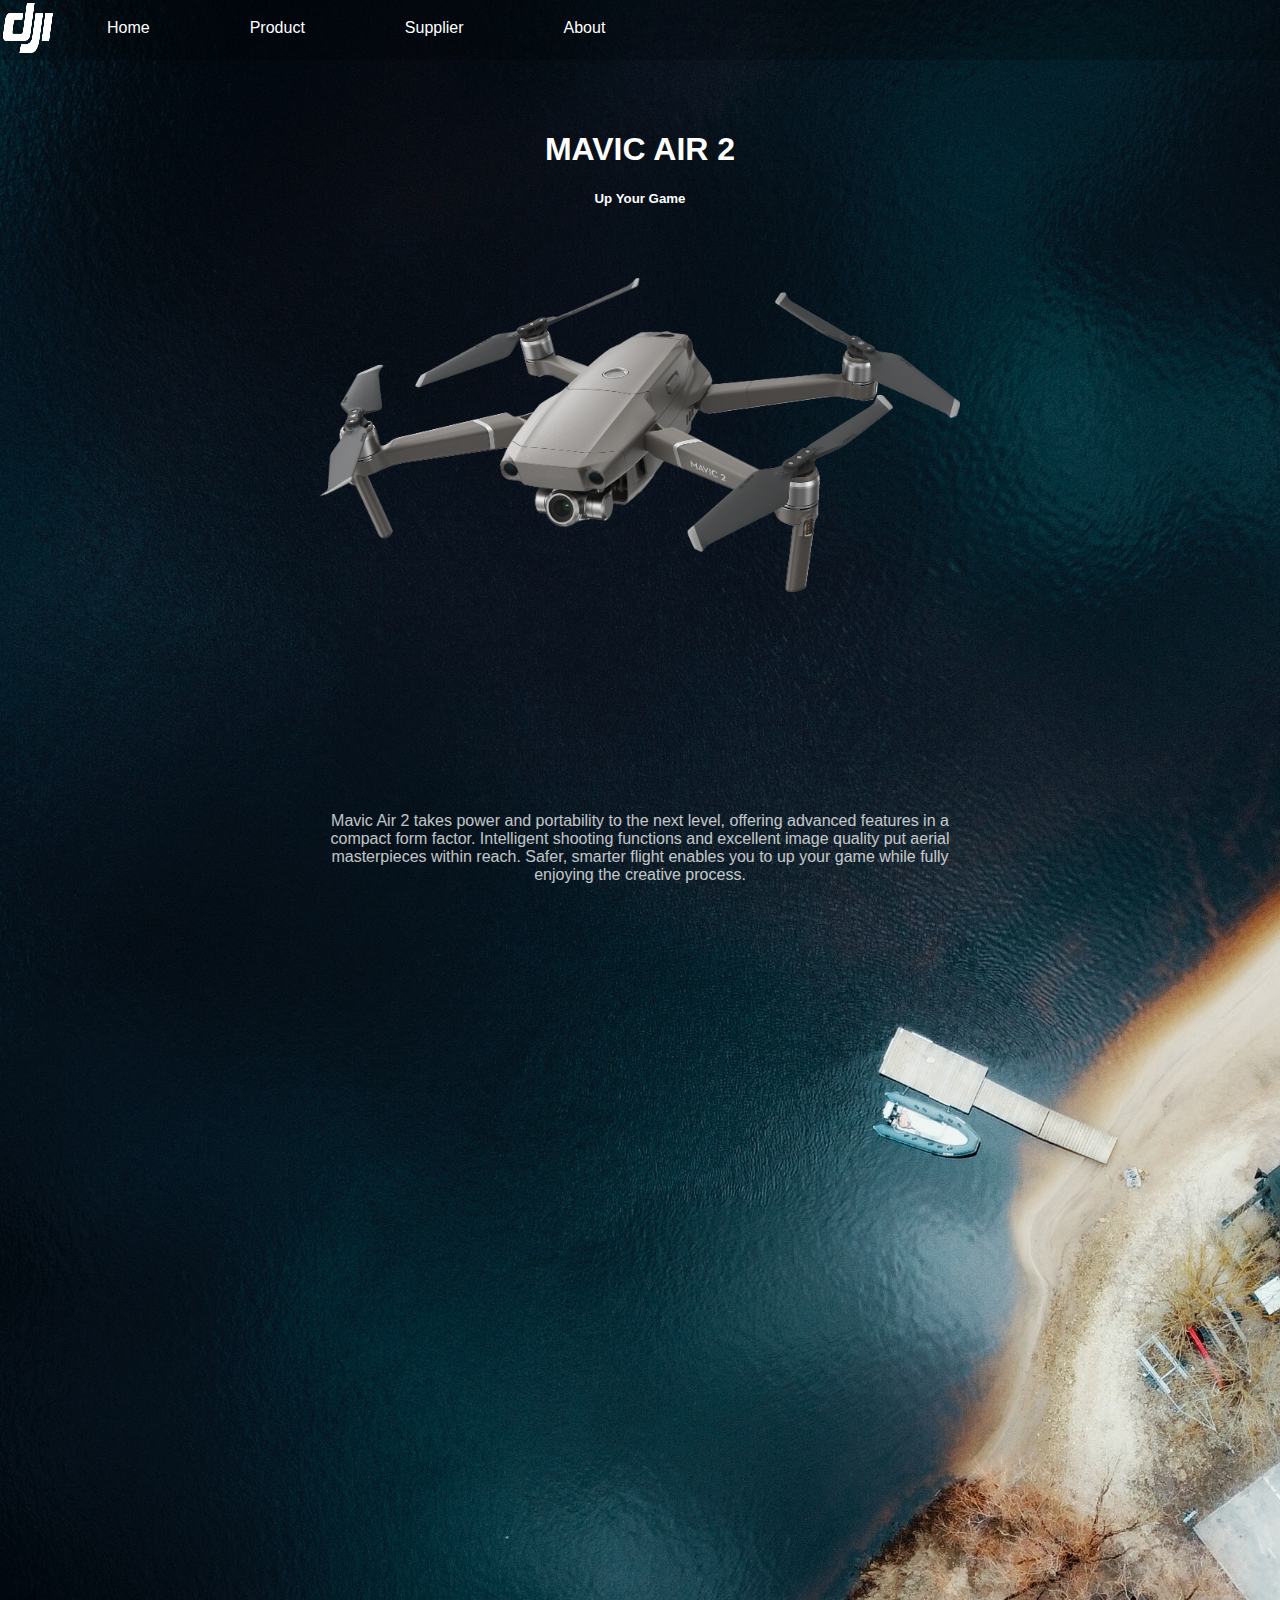
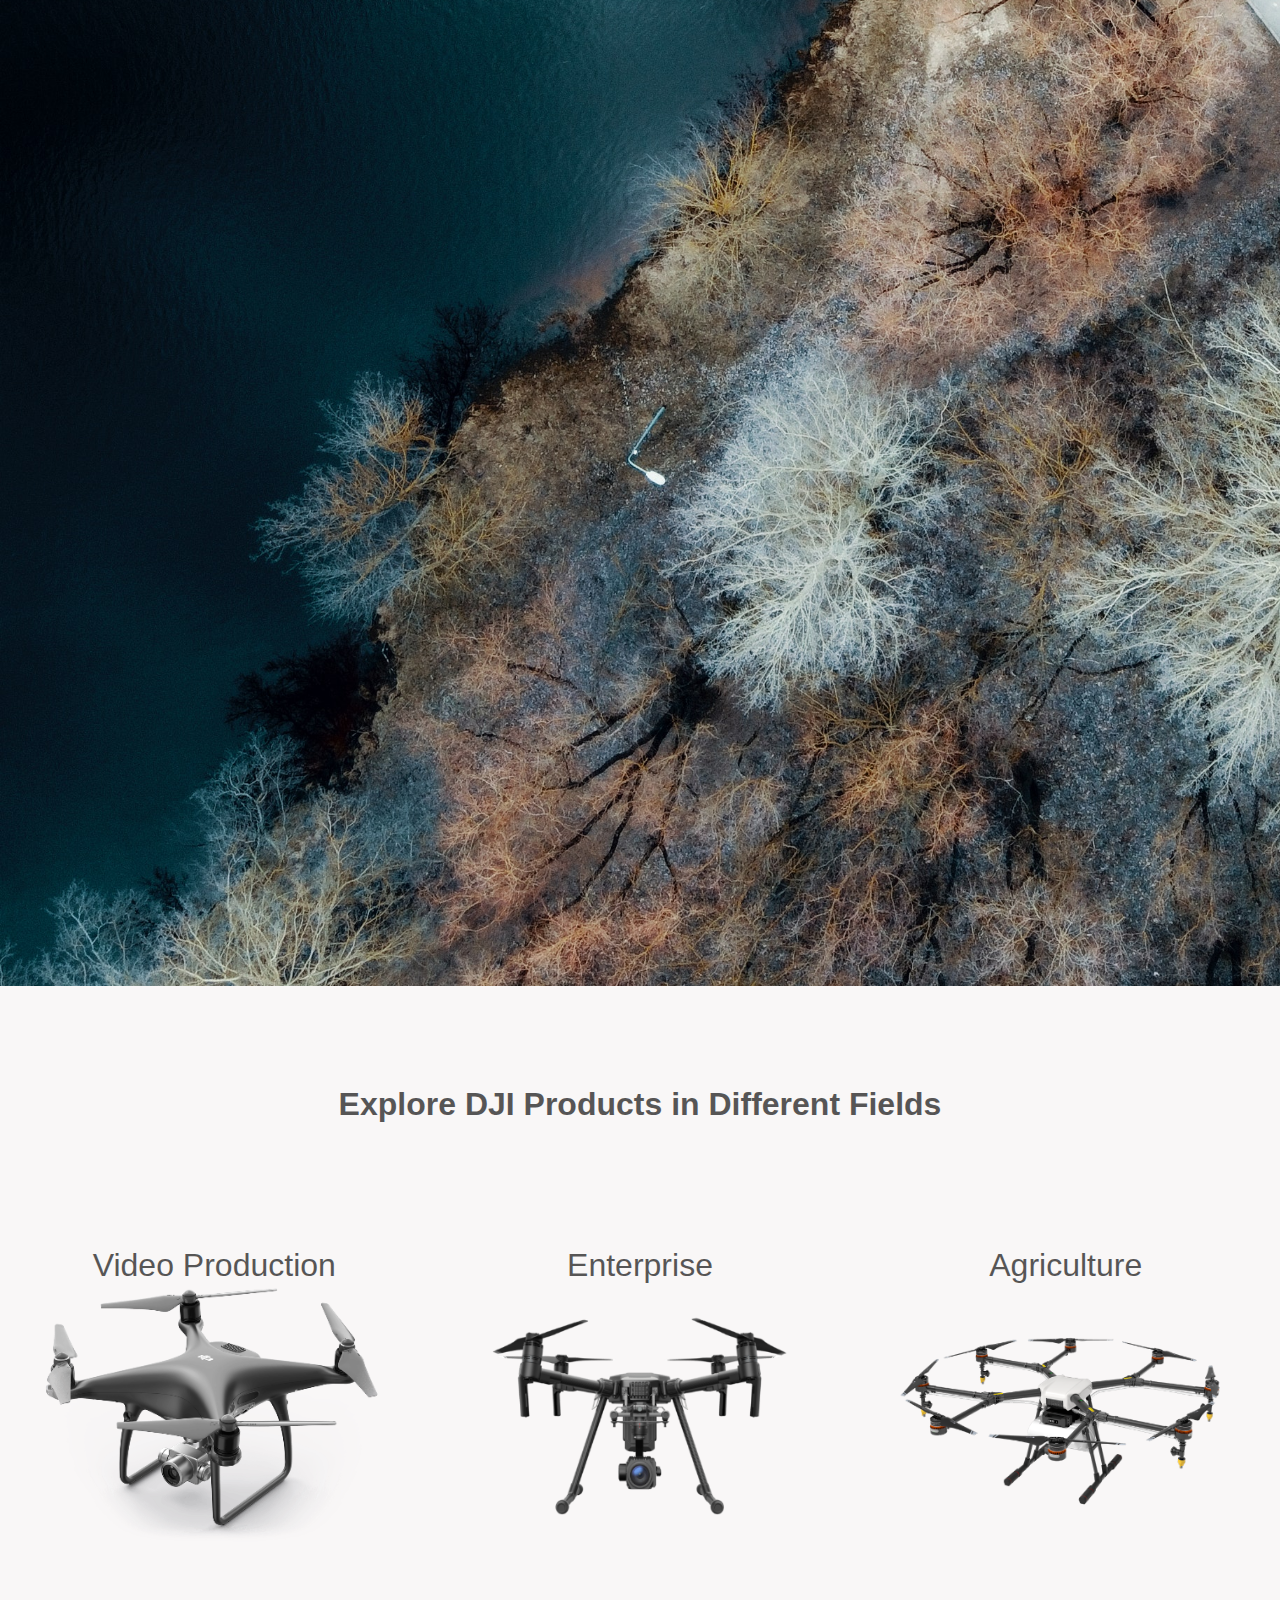
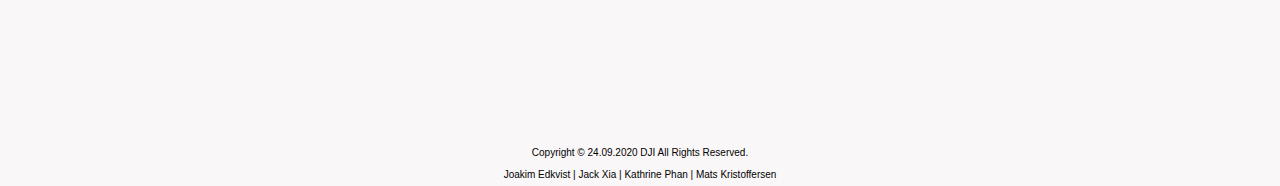
==== index.html @ 31bcfb6c "Initial" ====
<!DOCTYPE html>
<html>
<head>
	<meta charset="utf-8">
	<link rel="stylesheet" type="text/css" href="css/mainStyles.css">
	<link rel="icon" href="img/dji.ico">
	<title>DJI</title>
</head>
<body>
	<div id="wrapper">
	<div class="top-container">
		<table>
			<tr>
				<td>
					<img id="logo" src="img/dji.png" alt="dji">
				</td>
				<td>
					<nav>
						<ul>
							<li><a href="#home">Home</a></li>
							<li><a href="#product">Product</a></li>
							<li><a href="#supplier">Supplier</a></li>
							<li><a href="#About">About</a></li>
						</ul>
					</nav>
				</td>
			</tr>
		</table>
	</div>
	</div>
	<div class="middle-container">
		<h1>MAVIC AIR 2</h1>
		<h5>Up Your Game</h5>
	</div>
	<div>
		<img id="mavic2" src="img/mavic2.png" alt="mavic2">
	</div>
		<div id="feature">
			<p>
				Mavic Air 2 takes power and portability to the next level, offering advanced features in a compact form factor. Intelligent shooting functions and excellent image quality put aerial masterpieces within reach. Safer, smarter flight enables you to up your game while fully enjoying the creative process.
			</p>
		</div>
	<div class="bottom-container">
		<div>
			<h1>Explore DJI Products in Different Fields</h1>
		</div>
		<div>
			<table>
				<tr class="row1">
					<td>Video Production</td>
					<td>Enterprise</td>
					<td>Agriculture</td>
				</tr>
				<tr>
					<td><img class="videoprod" src="img/1.png" alt="dji"></td>
					<td><img class="enterprise" src="img/2.png" alt="dji"></td>
					<td><img class="agricul" src="img/3.png" alt="dji"></td>
				</tr>
			</table>
		</div>
		<div>
			<footer>
				Copyright © 24.09.2020 DJI All Rights Reserved.<br>
				<br>
				Joakim Edkvist | Jack Xia | Kathrine Phan | Mats Kristoffersen
			</footer>
		</div>
	</div>


	
	
</body>
</html>
---- css/mainStyles.css ----
body {
	margin: auto;
	text-align: center;
	background-image: url("../img/bg.jpg");
	background-repeat: no-repeat;
	background-size: 1574.3px 2800px;
	background-position: fill;
	font-family: verdana, arial;
}
/**********************CLASS SELECTORS**********************/
.top-container {
	background-color: rgba(0,0,0,.20);
	height: 60px;
}
.middle-container {
	display: block;
	position: relative;
	margin: auto;
	top: 50px;
	width: 50%;
	color: white;
	font-family: verdana,arial;
}
.bottom-container {
	display: block;
	position: relative; bottom: 100px;left: 0;right: 0; top: 1680px;
	margin: auto;
	background-color: #f9f7f7;
	height: 800px;
	width: auto;
}
div.bottom-container h1 {
	padding: 100px;
	opacity: 65%;
}
.row1 { 
	position: relative;
	font-size: 2em;
	opacity: 65%;
}
.videoprod {
	display: block;
	position: relative;
	width: 100%
}
.enterprise {
	display: block;
	position: relative;
	width: 100%;
	}
.agricul {
	display: block;
	position: relative;
	width: 100%;
}
footer {
	display: inline-block;
	position: relative; top: 500px; bottom: 0;left: 0;right: 0;
	text-align: center;
	padding: 3px;
	color: black;
	font-size: 10px;

}
/**********************CLASS SELECTORS**********************/

/**********************ID SELECTORS**********************/
#logo {
	width: 50px;
	height: 50px;
	float: left;
}
#mavic2 {
	position: relative;
	top: 100px;
	width: 50%;
	height: 50%;
}
#feature {
	display: block;
	position: relative;
	padding: 300px 200px 0 200px;
	width: 50%;
	margin: auto;
	color: white;
	font-family: verdana,arial;
	opacity: 75%;
}
/**********************ID SELECTORS**********************/

/*********** Navigator CSS below ***********//*********** Navigator CSS below ***********/
table{
	display: block;
	position: absolute;
}
nav {
	display: block;
	position: relative;
}
ul {
	/*overflow:hidden is added to the ul element to prevent li elements from going outside of the list.*/
	overflow: hidden;
	position: relative;
	list-style-type: none;
	margin: 0;
	padding: 0;
	background-color: rgba(0,0,0,);
}
li {
	float: left;
	position: relative;
}
li a{	
	display: block;
	position: relative;
	text-align: center;
	padding: 15px 50px;
	text-decoration: none;
}
a:link {
	color: white;
}
a:visited {
	color: white;
}
a:hover {
	color: grey;
}
a:active {
	color: grey;
}
/*********** Navigator CSS over ***********//*********** Navigator CSS over ***********/
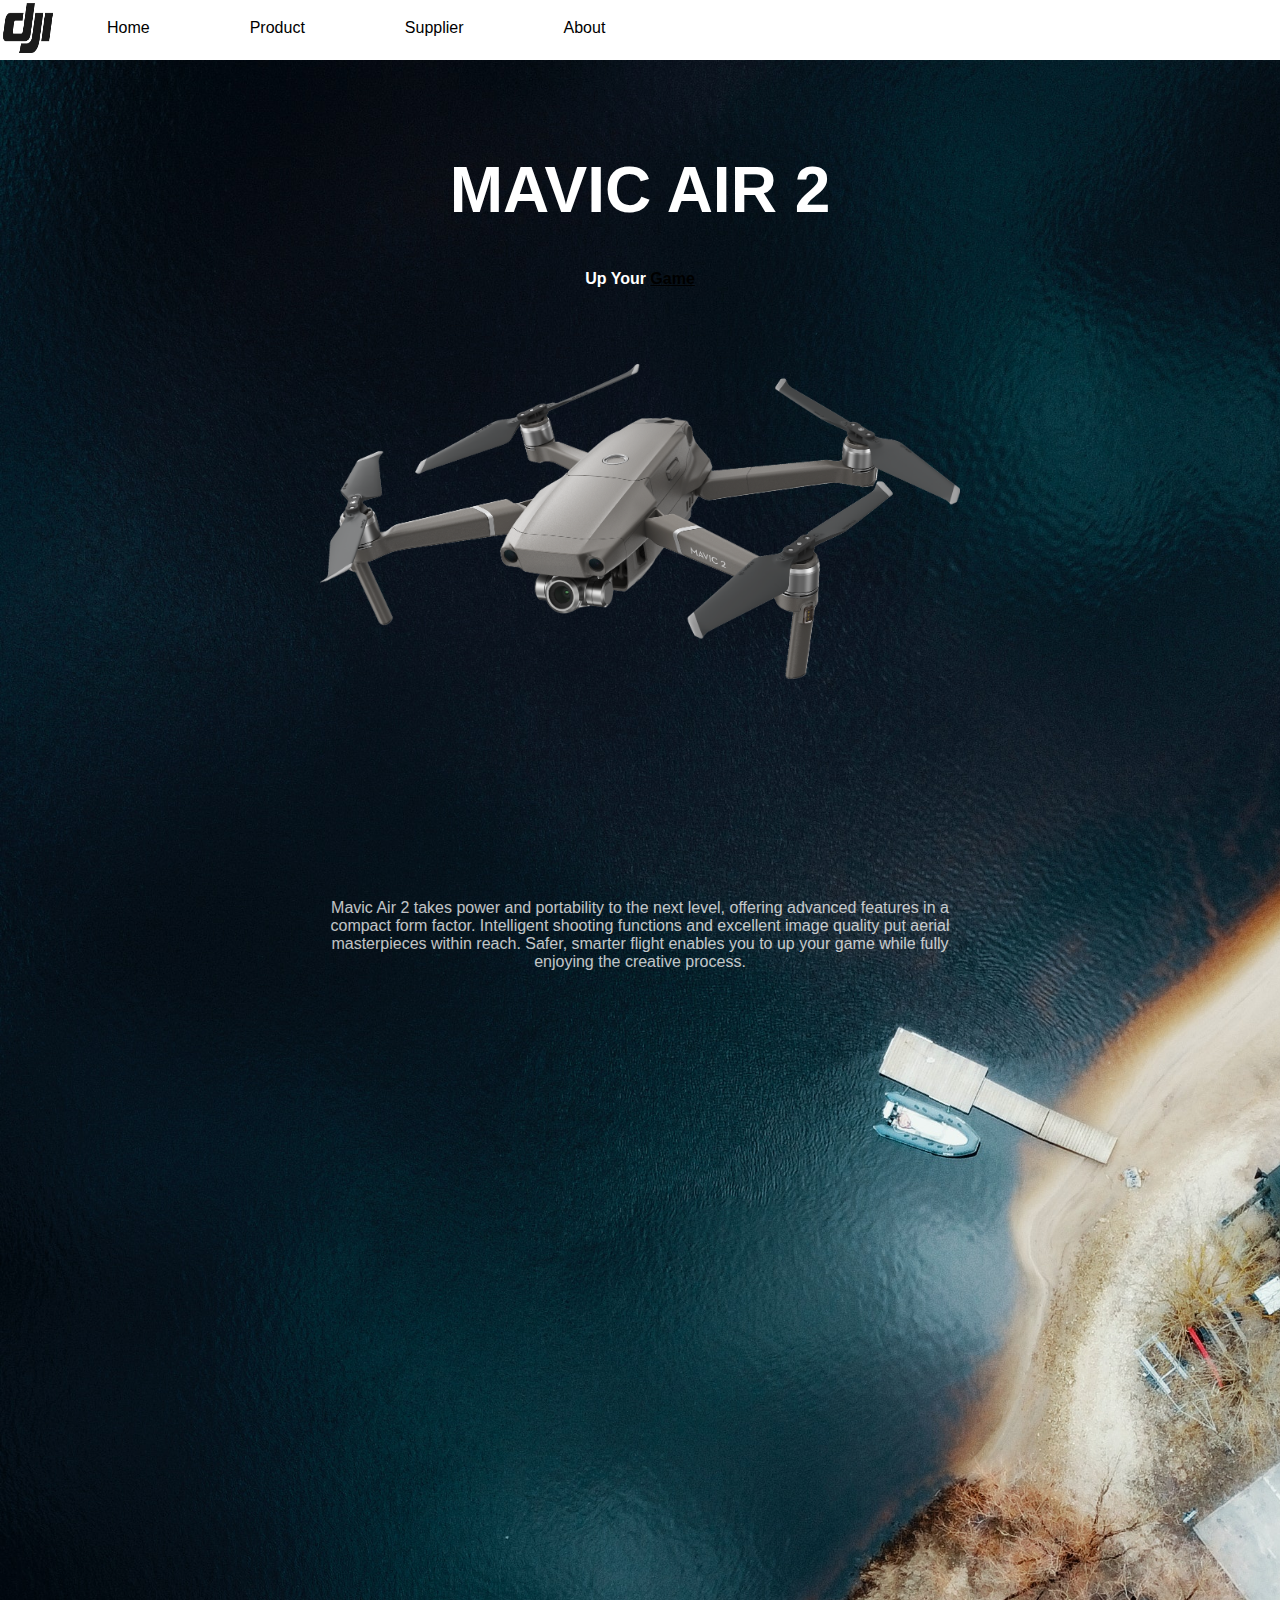
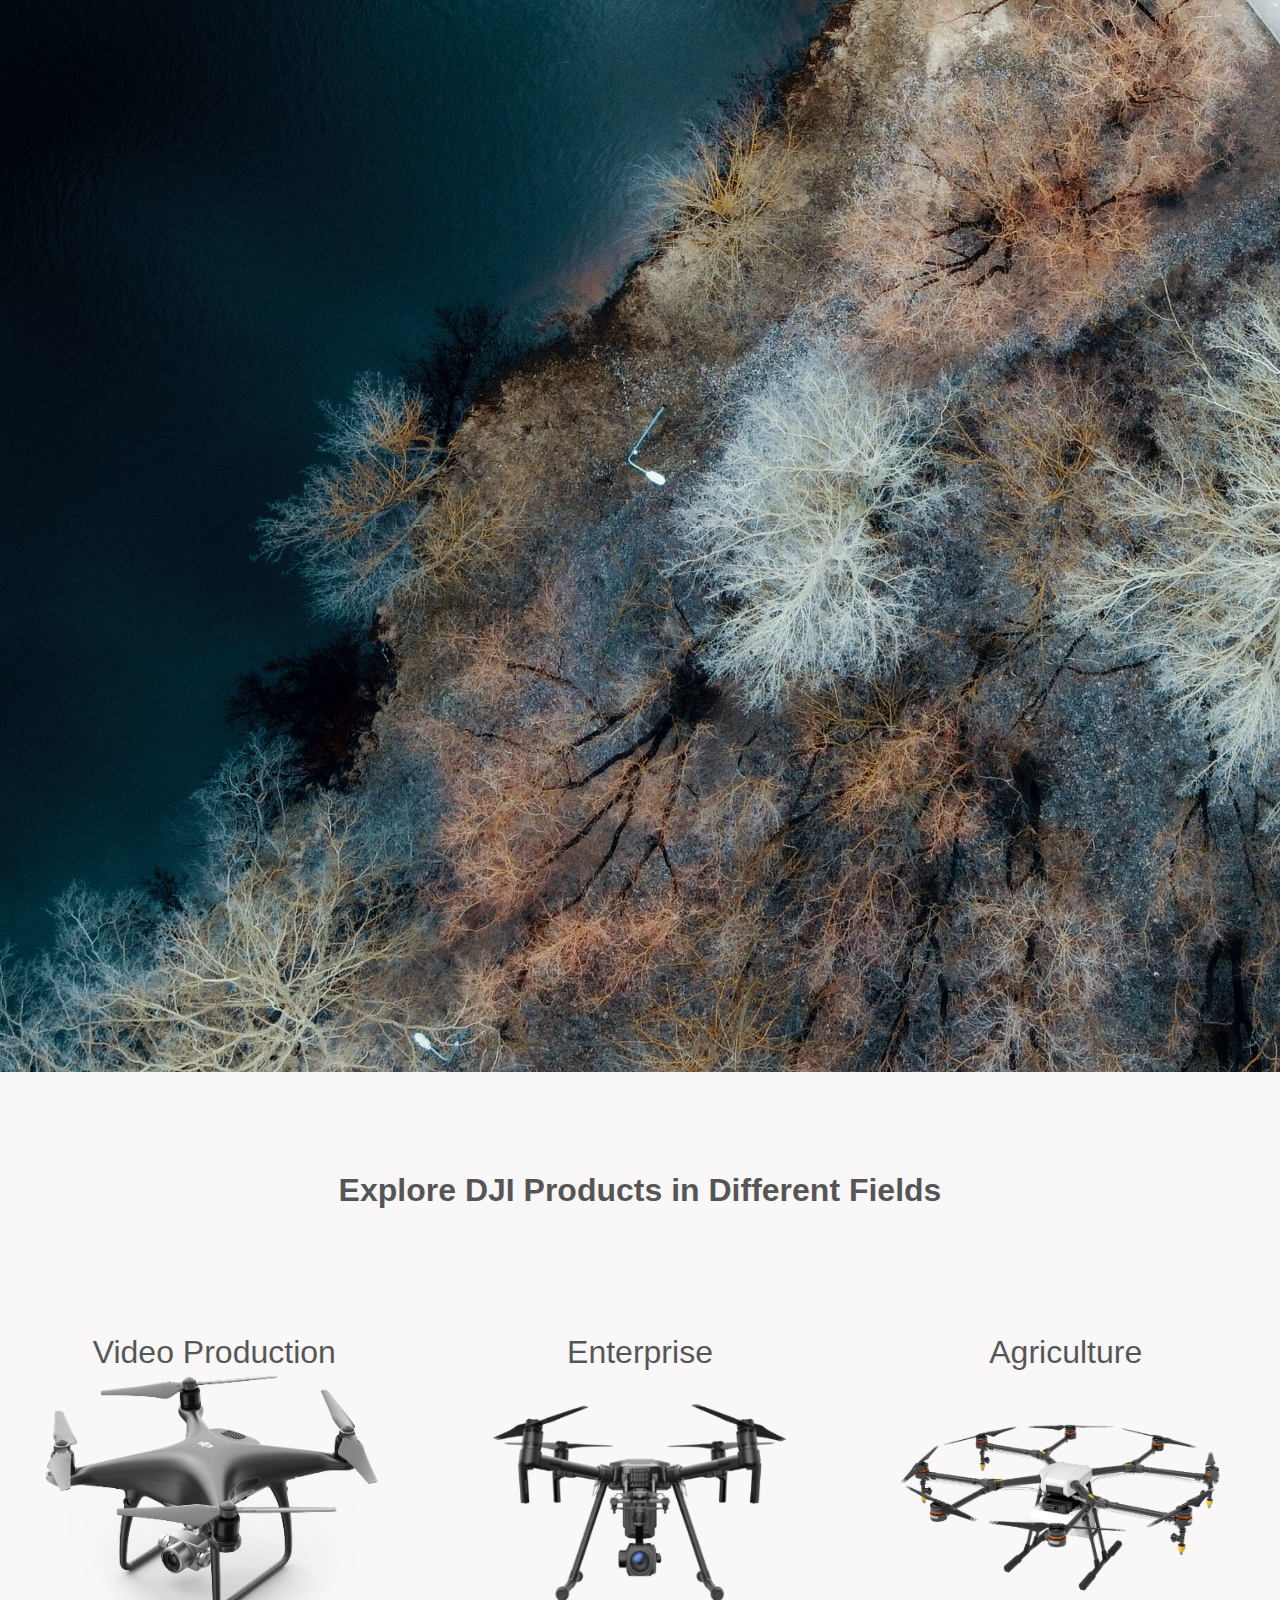
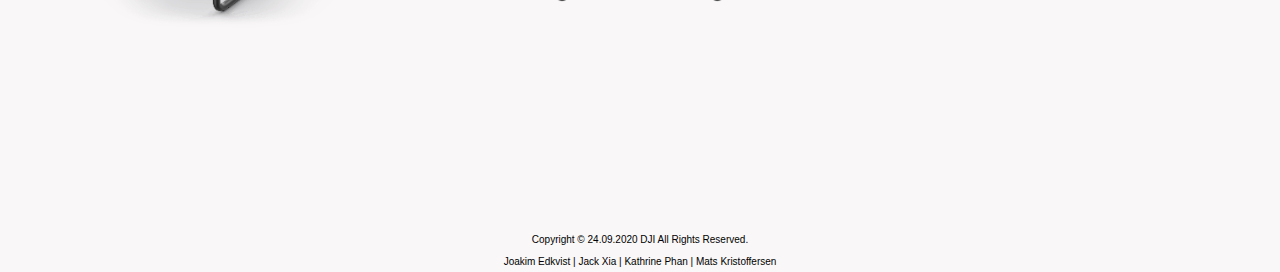
==== commit 50ca27e2: "Add files via upload" ====
--- a/index.html
+++ b/index.html
@@ -12,7 +12,10 @@
 		<table>
 			<tr>
 				<td>
-					<img id="logo" src="img/dji.png" alt="dji">
+					<a href="index.html">
+						<img id="logo" src="img/logo2.png" alt="dji logo">
+					</a>
+					
 				</td>
 				<td>
 					<nav>
@@ -30,7 +33,7 @@
 	</div>
 	<div class="middle-container">
 		<h1>MAVIC AIR 2</h1>
-		<h5>Up Your Game</h5>
+		<h5>Up Your <a href="https://www.google.com/">Game</a> </h5>
 	</div>
 	<div>
 		<img id="mavic2" src="img/mavic2.png" alt="mavic2">
@@ -52,9 +55,9 @@
 					<td>Agriculture</td>
 				</tr>
 				<tr>
-					<td><img class="videoprod" src="img/1.png" alt="dji"></td>
-					<td><img class="enterprise" src="img/2.png" alt="dji"></td>
-					<td><img class="agricul" src="img/3.png" alt="dji"></td>
+					<td><a href="https://pro.dji.com/"><img class="videoprod" src="img/1.png" alt="dji"></a></td>
+					<td><a href="https://enterprise.dji.com/"><img class="enterprise" src="img/2.png" alt="dji"></a></td>
+					<td><a href="https://ag.dji.com/"><img class="agricul" src="img/3.png" alt="dji"></a></td>
 				</tr>
 			</table>
 		</div>
--- a/css/mainStyles.css
+++ b/css/mainStyles.css
@@ -9,8 +9,10 @@
 }
 /**********************CLASS SELECTORS**********************/
 .top-container {
-	background-color: rgba(0,0,0,.20);
+	background-color: white;
 	height: 60px;
+	margin: left;
+
 }
 .middle-container {
 	display: block;
@@ -21,6 +23,13 @@
 	color: white;
 	font-family: verdana,arial;
 }
+div.middle-container h1 {
+	font-size: 4em;
+}
+div.middle-container h5 {
+	font-size: 1em;
+}
+
 .bottom-container {
 	display: block;
 	position: relative; bottom: 100px;left: 0;right: 0; top: 1680px;
@@ -60,7 +69,6 @@
 	padding: 3px;
 	color: black;
 	font-size: 10px;
-
 }
 /**********************CLASS SELECTORS**********************/
 
@@ -118,10 +126,10 @@
 	text-decoration: none;
 }
 a:link {
-	color: white;
+	color: black;
 }
 a:visited {
-	color: white;
+	color: black;
 }
 a:hover {
 	color: grey;
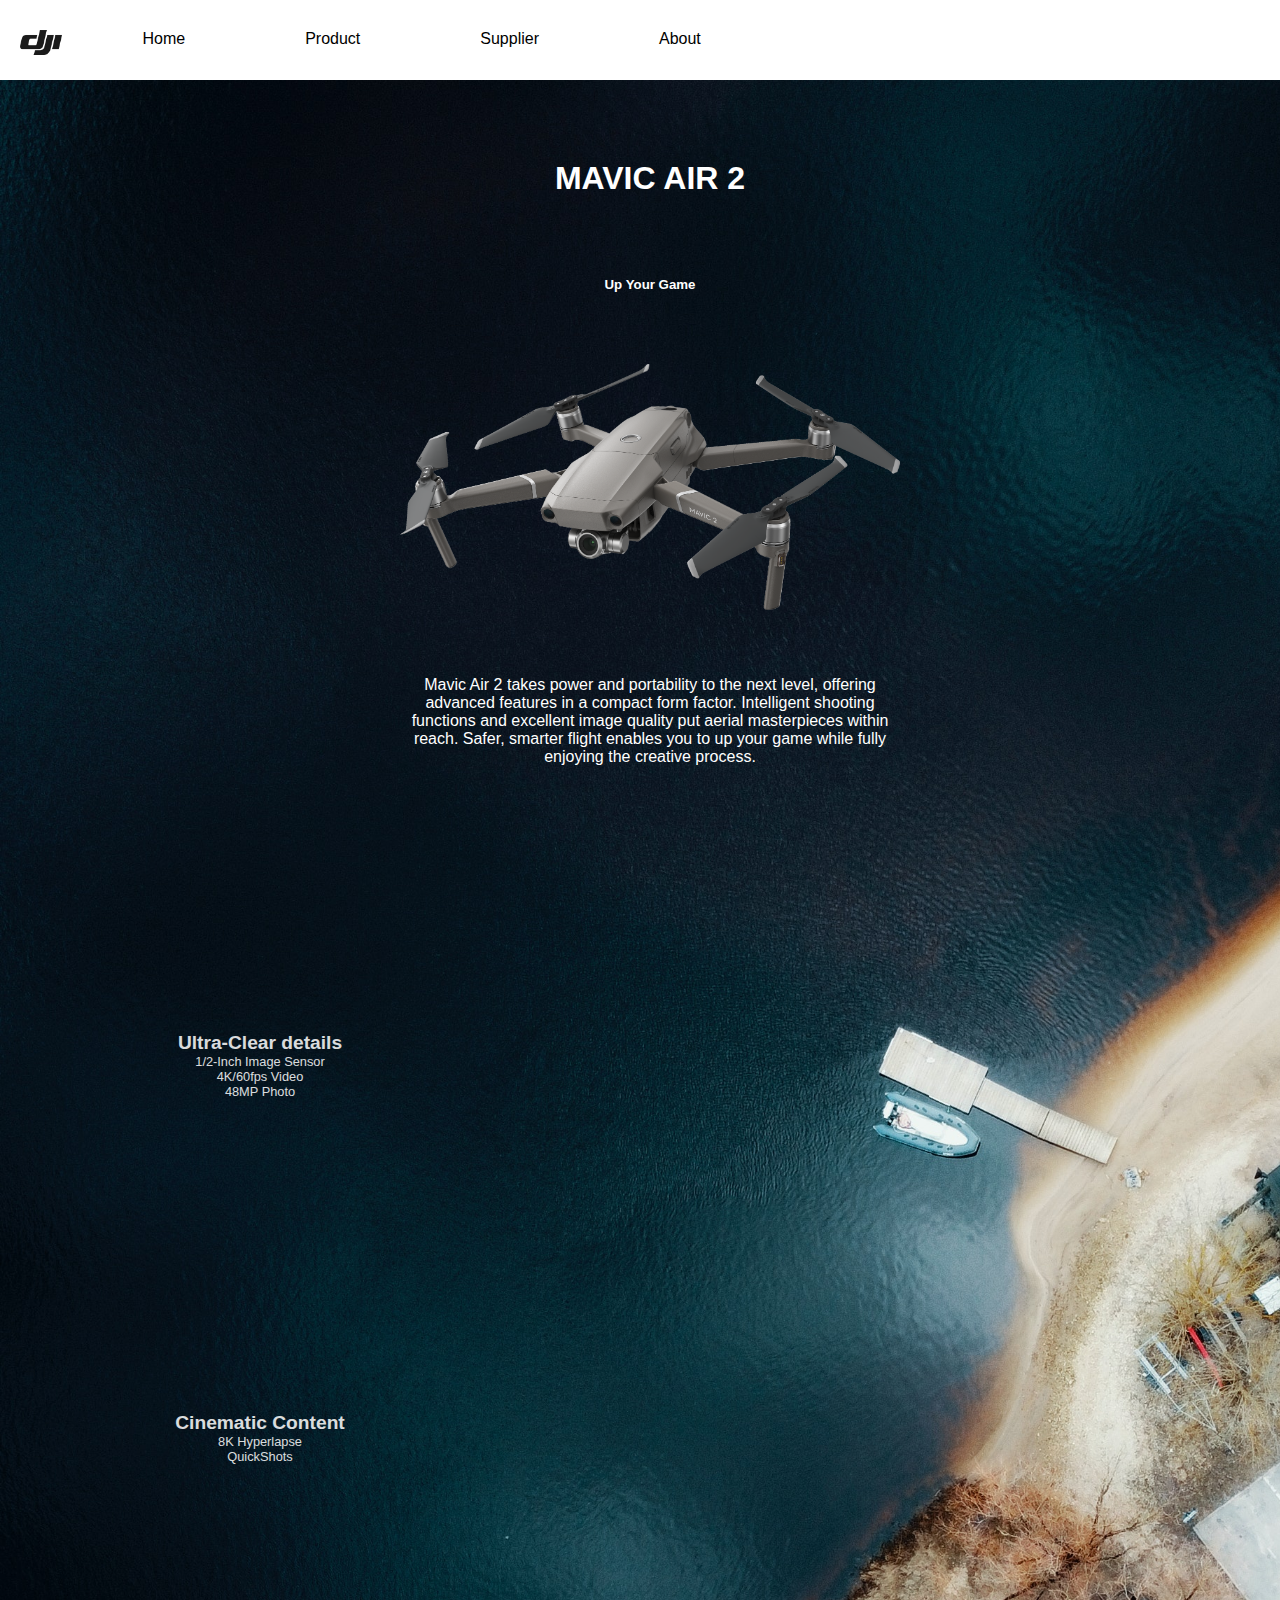
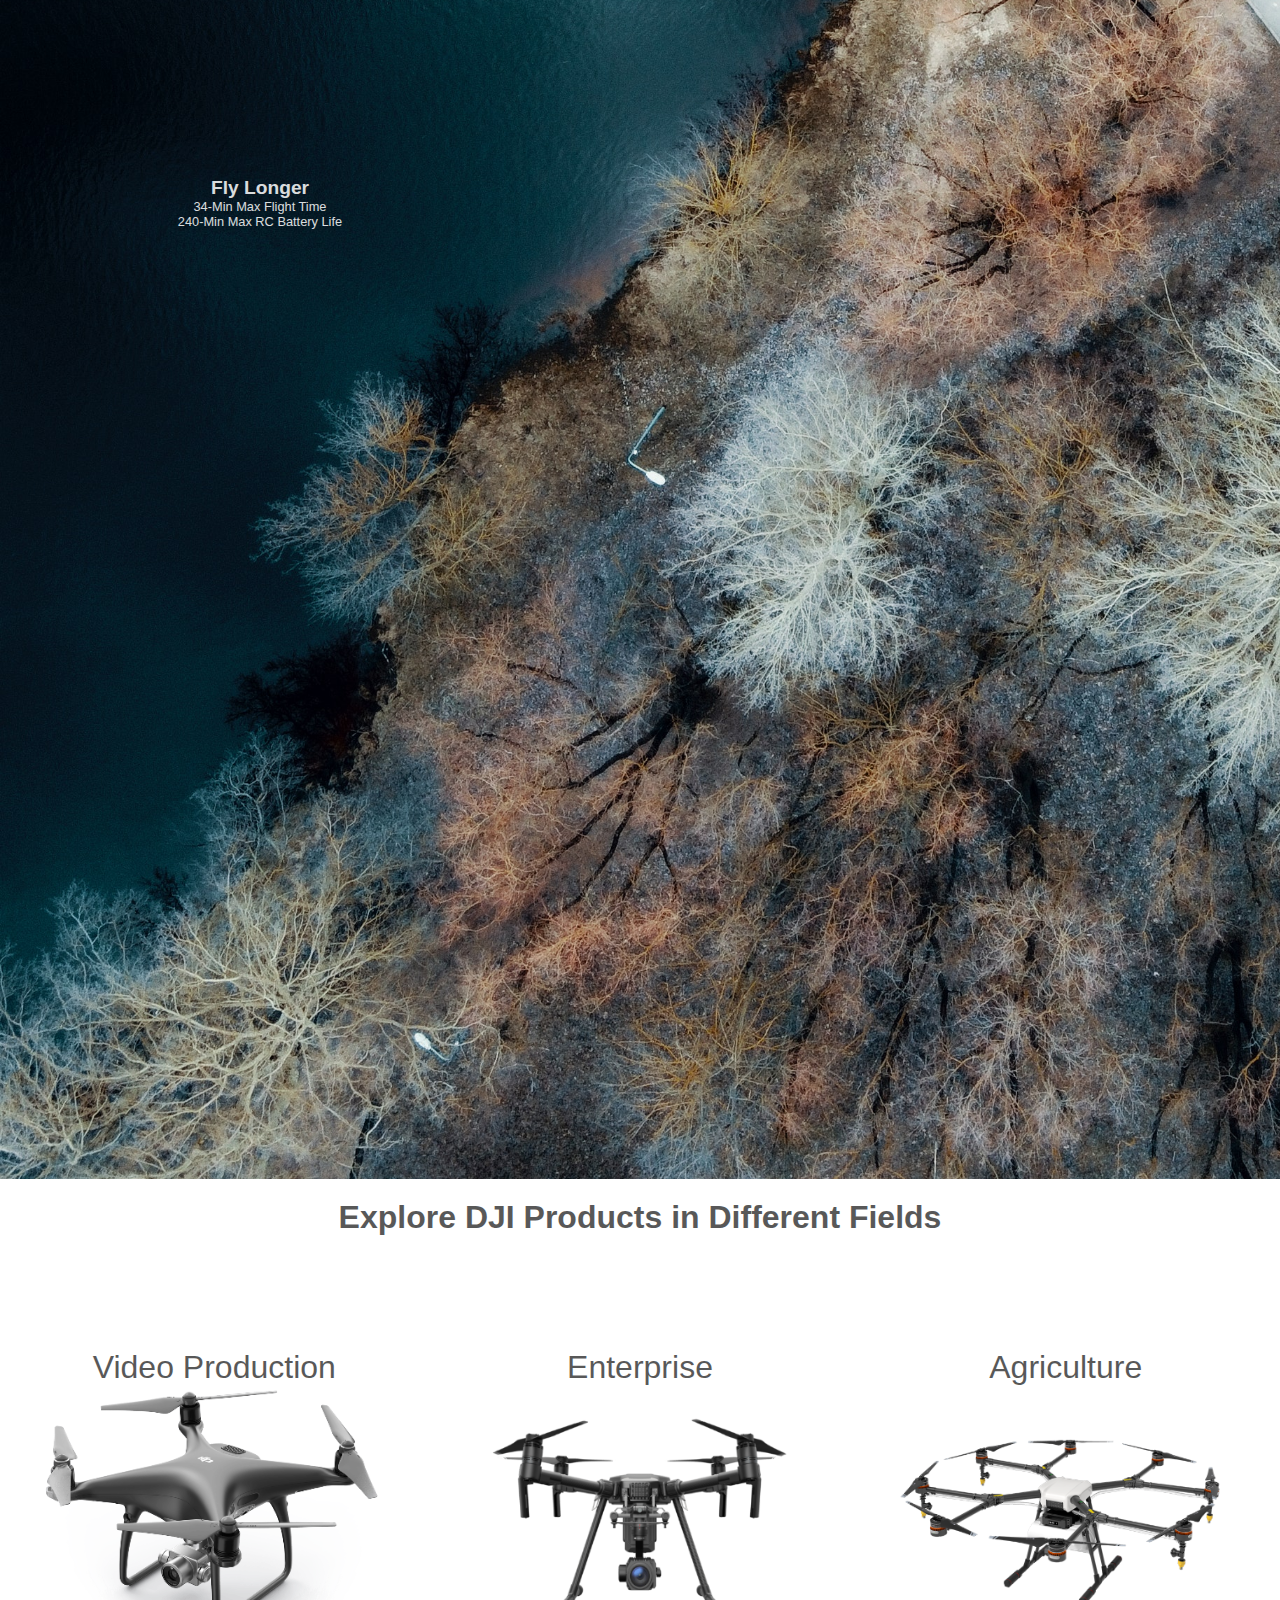
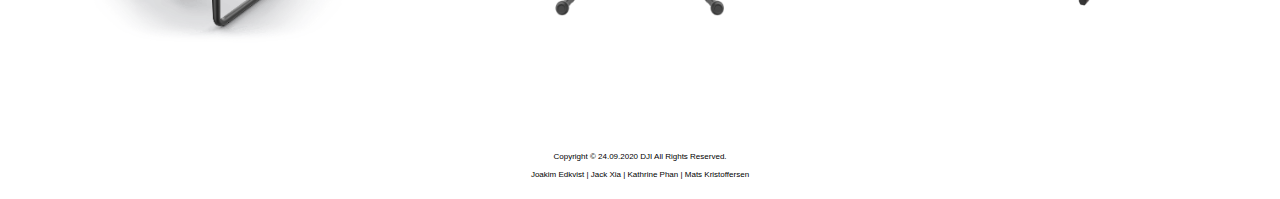
==== commit d9b9b5c8: "Add files via upload" ====
--- a/index.html
+++ b/index.html
@@ -1,77 +1,80 @@
 <!DOCTYPE html>
 <html>
 <head>
+	<title>DJI</title>
 	<meta charset="utf-8">
-	<link rel="stylesheet" type="text/css" href="css/mainStyles.css">
-	<link rel="icon" href="img/dji.ico">
-	<title>DJI</title>
+	<link rel="stylesheet" type="text/css" href="css/index.css">
+	<link rel="icon" href="img/dji.ico">	
 </head>
 <body>
-	<div id="wrapper">
-	<div class="top-container">
-		<table>
+	<div class="home-top">
+		<div id="topnav">
+		 	<ul>
+		 		<li> <a href="index.html" style="margin: 0px; padding: 0px;"><img id="logi" src="img/logo2.png" alt="dji"></a></li>
+			 	<li> <a href="index.html">Home</a> </li>
+			 	<li> <a href="product.html">Product</a> </li>
+			 	<li> <a href="#home">Supplier</a> </li>
+			 	<li> <a href="#home">About</a> </li>
+		 	</ul>
+		</div>
+	</div>
+	<div class="home-intro">
+		<div>
+			<h1>MAVIC AIR 2</h1>
+			<h5>Up Your Game</h5>
+		</div>
+		<img id="mavic2" src="img/mavic2.png" alt="mavic2">
+	</div>
+	<div class="home-middle">
+		<div>
+			<p>
+			Mavic Air 2 takes power and portability to the next level, offering advanced features in a compact form factor. Intelligent shooting functions and excellent image quality put aerial masterpieces within reach. Safer, smarter flight enables you to up your game while fully enjoying the creative process.
+			</p>
+		</div>
+		<div id="text1">
+			<p> 
+			<strong>Ultra-Clear details</strong><br>
+			1/2-Inch Image Sensor<br>
+			4K/60fps Video<br>
+			48MP Photo<br>	 
+			</p>
+		</div>
+		<div id="text2">
+			<p>
+			<strong>Cinematic Content</strong><br>
+			8K Hyperlapse<br>
+			QuickShots<br>
+			</p>
+		</div>
+		<div id="text3">
+			<p>
+			<strong>Fly Longer</strong><br>
+			34-Min Max Flight Time<br>
+			240-Min Max RC Battery Life<br>
+			</p>
+		</div>
+	</div>
+	<div class="home-product">
+		<h1 style="padding-bottom: 10px">Explore DJI Products in Different Fields</h1>
+		<table style="padding-bottom: 80px;">
+			<tr class="home-row">
+				<td>Video Production</td>
+				<td>Enterprise</td>
+				<td>Agriculture</td>
+			</tr>
 			<tr>
-				<td>
-					<a href="index.html">
-						<img id="logo" src="img/logo2.png" alt="dji logo">
-					</a>
-					
-				</td>
-				<td>
-					<nav>
-						<ul>
-							<li><a href="#home">Home</a></li>
-							<li><a href="#product">Product</a></li>
-							<li><a href="#supplier">Supplier</a></li>
-							<li><a href="#About">About</a></li>
-						</ul>
-					</nav>
-				</td>
+				<td><a href="https://pro.dji.com/"><img class="videoprod" src="img/1.png" alt="dji"></a></td>
+				<td><a href="https://enterprise.dji.com/"><img class="enterprise" src="img/2.png" alt="dji"></a></td>
+				<td><a href="https://ag.dji.com/"><img class="agricul" src="img/3.png" alt="dji"></a></td>
 			</tr>
 		</table>
 	</div>
-	</div>
-	<div class="middle-container">
-		<h1>MAVIC AIR 2</h1>
-		<h5>Up Your <a href="https://www.google.com/">Game</a> </h5>
-	</div>
-	<div>
-		<img id="mavic2" src="img/mavic2.png" alt="mavic2">
-	</div>
-		<div id="feature">
-			<p>
-				Mavic Air 2 takes power and portability to the next level, offering advanced features in a compact form factor. Intelligent shooting functions and excellent image quality put aerial masterpieces within reach. Safer, smarter flight enables you to up your game while fully enjoying the creative process.
-			</p>
-		</div>
-	<div class="bottom-container">
-		<div>
-			<h1>Explore DJI Products in Different Fields</h1>
-		</div>
-		<div>
-			<table>
-				<tr class="row1">
-					<td>Video Production</td>
-					<td>Enterprise</td>
-					<td>Agriculture</td>
-				</tr>
-				<tr>
-					<td><a href="https://pro.dji.com/"><img class="videoprod" src="img/1.png" alt="dji"></a></td>
-					<td><a href="https://enterprise.dji.com/"><img class="enterprise" src="img/2.png" alt="dji"></a></td>
-					<td><a href="https://ag.dji.com/"><img class="agricul" src="img/3.png" alt="dji"></a></td>
-				</tr>
-			</table>
-		</div>
-		<div>
-			<footer>
-				Copyright © 24.09.2020 DJI All Rights Reserved.<br>
-				<br>
-				Joakim Edkvist | Jack Xia | Kathrine Phan | Mats Kristoffersen
-			</footer>
-		</div>
-	</div>
-
-
-	
-	
+	<div class="home-bottom">
+		<footer>
+			Copyright © 24.09.2020 DJI All Rights Reserved.<br>
+			<br>
+			Joakim Edkvist | Jack Xia | Kathrine Phan | Mats Kristoffersen
+		</footer>
+	</div>	
 </body>
 </html>--- a/css/index.css
+++ b/css/index.css
@@ -0,0 +1,178 @@
+/* CSS RESET CODE
+html, body, div, span, applet, object, iframe, h1, h2, h3, h4, h5, h6, p, blockquote, pre, a, abbr, acronym, address, big, cite, code, del, dfn, em, font, img, ins, kbd, q, s, samp, small, strike, strong, sub, sup, tt, var, b, u, i, center, dl, dt, dd, ol, ul, li, fieldset, form, label, legend, caption {
+    margin: 0;
+    padding: 0;
+    border: 0;
+    outline: 0;
+    font-size: 100%;
+    vertical-align: baseline;
+    background: transparent;
+}
+*/
+body {
+	background-image: url("../img/bg.jpg");
+	background-repeat: no-repeat;
+	background-size: 1574.3px 2800px;
+	margin: 0;
+	padding: 0;
+	max-width: 1280px;
+	min-width: 1024px;
+	color: white;
+	font-family: verdana,arial;
+}
+.home-top{
+	background-color: white;
+	position: relative;
+	height: 80px;
+	max-width: 1280px;
+	min-width: 1024px;
+}
+div.home-top #logi {
+	display: block;
+	position: relative;
+	height: 25px;
+	padding: 0 20px 0 20px;
+}
+div.home-top #topnav {
+	height: 100px;
+	max-width: 1280px;
+	min-width: 1024px;
+}
+div.home-top ul {
+	display: block;
+	position: relative;
+	margin: 0;
+	padding: 0;
+}
+div.home-top li{
+	float: left;
+	list-style-type: none;
+	padding: 20px 0px 20px 0px;
+	margin: 10px 0 10px;
+}
+div.home-top a {
+	text-decoration: none;
+	padding: 10px 50px 10px 50px;
+	margin: 10px 10px 10px 10px;
+}
+#topnav a:link {
+	color: black;
+}
+#topnav a:visited {
+	color: black;
+}
+#topnav a:hover {
+	color: grey;
+}
+#topnav a:active {
+	color: grey;
+}
+.home-intro {
+	position: relative;
+	max-width: 1280px;
+	min-width: 1024px;
+}
+div.home-intro h1, h5 {
+	display: block;
+	position: relative;
+	text-align: center;
+	max-width: 500px;
+	min-width: 500px;
+	left: 400px;
+	margin-top: 80px;
+}
+div.home-intro #mavic2 {
+	display: block;
+	position: relative;
+	width: 500px;
+	left: 400px;
+	padding: 50px 0 50px 0;
+}
+.home-middle {
+	position: relative;
+	max-width: 1280px;
+	min-width: 1024px;
+}
+div.home-middle p {
+	display: block;
+	position: relative;
+	text-align: center;
+	max-width: 500px;
+	min-width: 500px;
+	left: 400px;
+}
+div.home-middle #text1 p {
+	display: block;
+	position: relative;
+	left: 10px;
+	padding: 250px 0 50px 0;
+	opacity: 85%;
+	font-size: 0.8em;
+}
+div.home-middle #text2 p {
+	display: block;
+	position: relative;
+	left: 10px;
+	padding: 250px 0 50px 0;
+	opacity: 85%;
+	font-size: 0.8em;
+}
+div.home-middle #text3 p {
+	display: block;
+	position: relative;
+	left: 10px;
+	padding: 250px 0 50px 0;
+	opacity: 85%;
+	font-size: 0.8em;
+}
+div.home-middle strong {
+	font-size: 1.5em;
+}
+.home-product {
+	position: relative;
+	max-width: 1280px;
+	min-width: 1024px;
+	background-color: white ;
+	color: black;
+}
+div.home-product h1 {
+	display: block;
+	position: relative;
+	text-align: center;
+	opacity: 65%;
+	margin: 900px 0 100px 0;
+	padding-top: 20px;
+}
+div.home-product .home-row { 
+	position: relative;
+	font-size: 2em;
+	opacity: 65%;
+	text-align: center;
+}
+div.home-product .videoprod {
+	display: block;
+	position: relative;
+	width: 100%
+}
+div.home-product .enterprise {
+	display: block;
+	position: relative;
+	width: 100%;
+	}
+div.home-product .agricul {
+	display: block;
+	position: relative;
+	width: 100%;
+}
+.home-bottom {
+	position: relative;
+	background-color: white;
+}
+div.home-bottom footer {
+	color: black;
+	display: block;
+	position: relative;
+	text-align: center;
+	padding: 20px 50px;
+	font-size: 8px; 
+}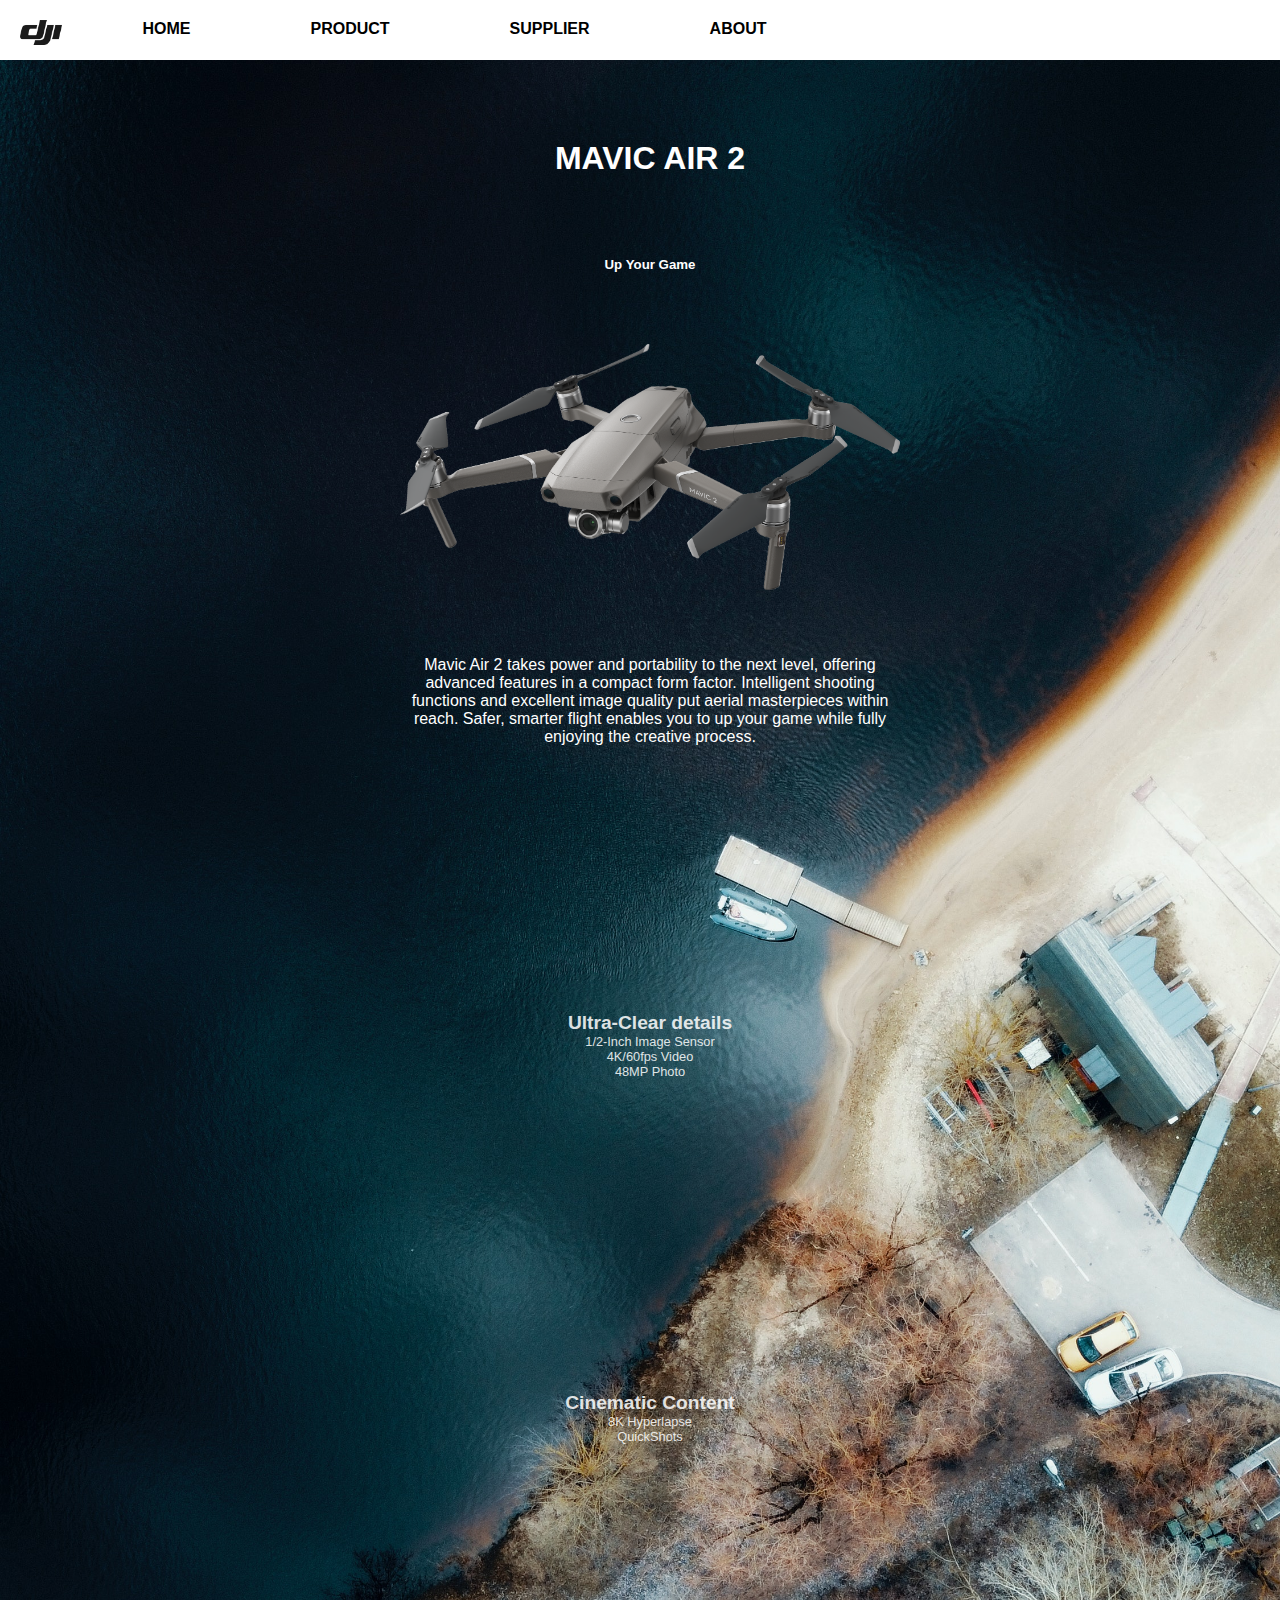
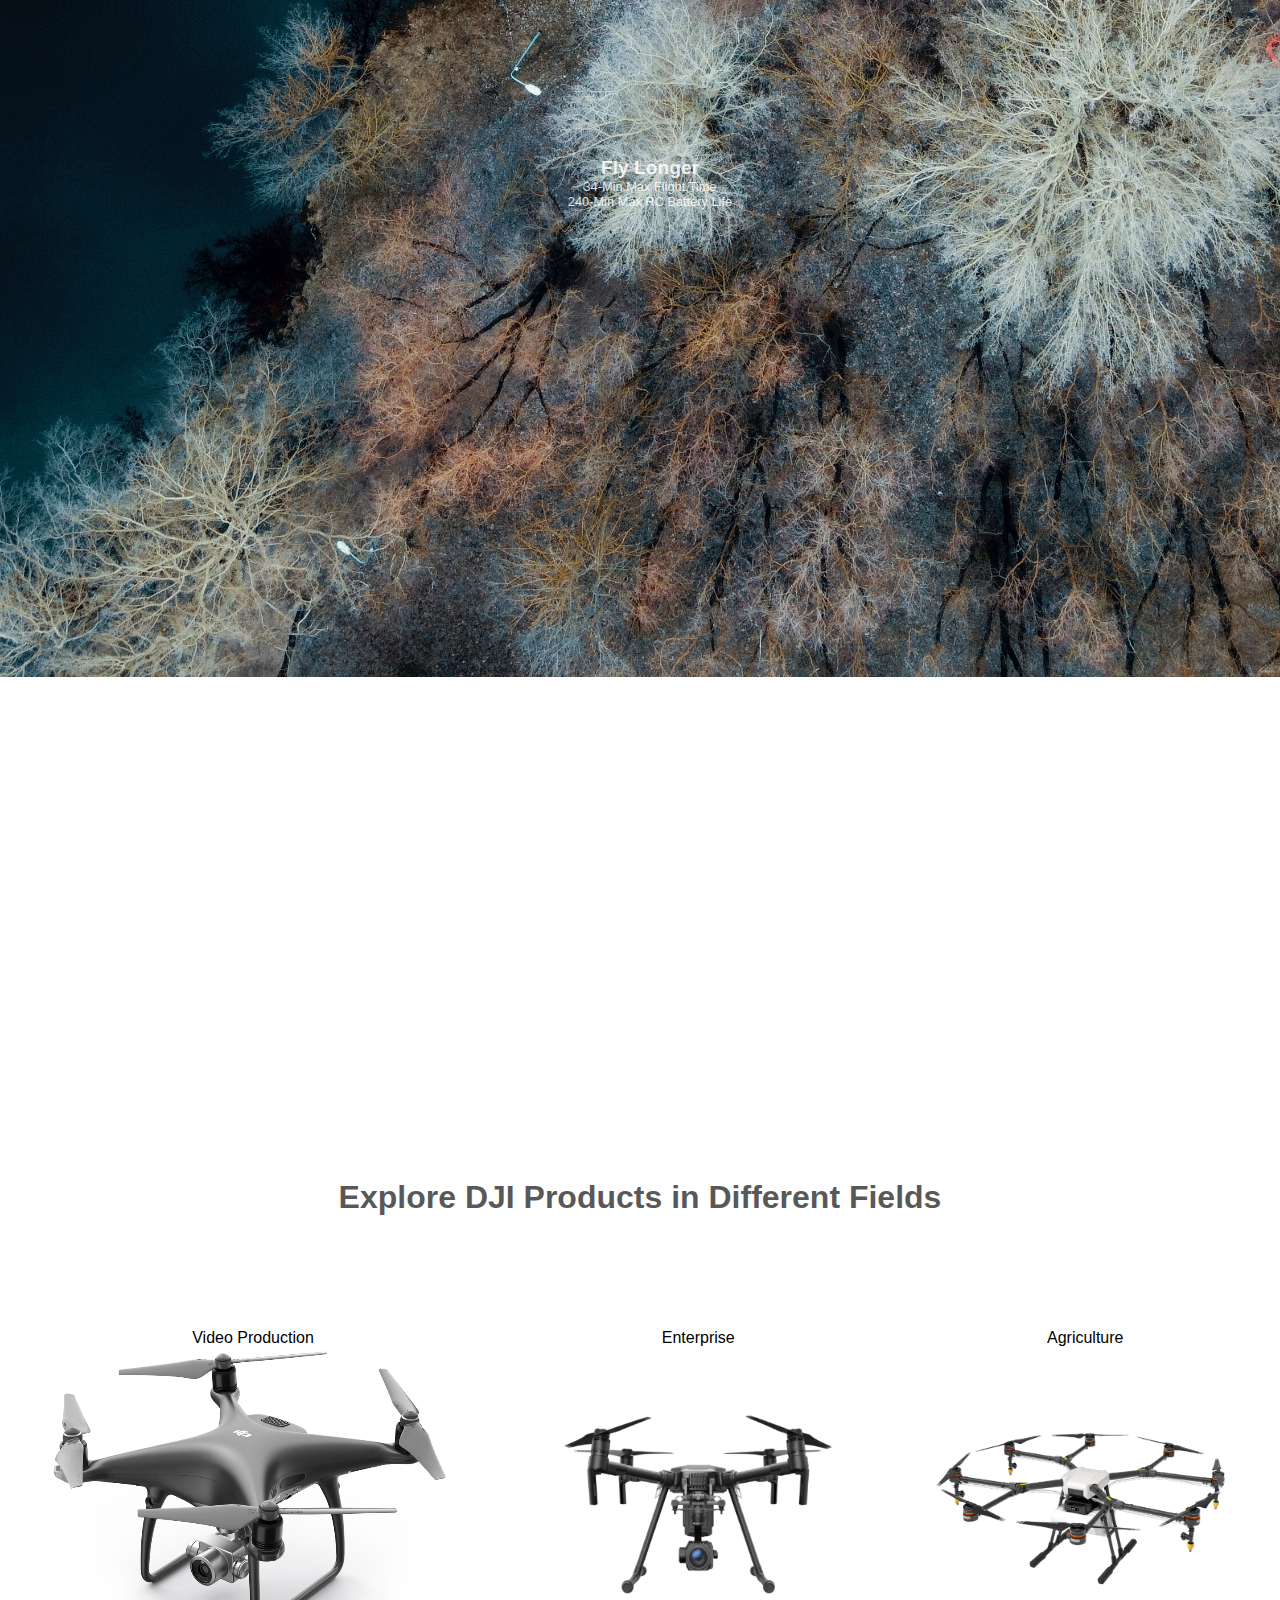
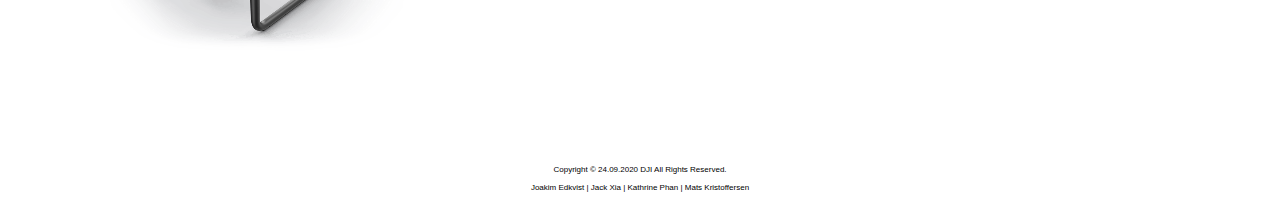
==== commit fe09ba1a: "Add files via upload" ====
--- a/index.html
+++ b/index.html
@@ -11,10 +11,10 @@
 		<div id="topnav">
 		 	<ul>
 		 		<li> <a href="index.html" style="margin: 0px; padding: 0px;"><img id="logi" src="img/logo2.png" alt="dji"></a></li>
-			 	<li> <a href="index.html">Home</a> </li>
-			 	<li> <a href="product.html">Product</a> </li>
-			 	<li> <a href="#home">Supplier</a> </li>
-			 	<li> <a href="#home">About</a> </li>
+			 	<li> <a href="index.html">HOME</a> </li>
+			 	<li> <a href="product.html">PRODUCT</a> </li>
+			 	<li> <a href="suppliers.html">SUPPLIER</a> </li>
+			 	<li> <a href="#home">ABOUT</a> </li>
 		 	</ul>
 		</div>
 	</div>
--- a/css/index.css
+++ b/css/index.css
@@ -12,19 +12,18 @@
 body {
 	background-image: url("../img/bg.jpg");
 	background-repeat: no-repeat;
-	background-size: 1574.3px 2800px;
+	background-attachment: fixed;
+	background-size: cover;
 	margin: 0;
 	padding: 0;
-	max-width: 1280px;
-	min-width: 1024px;
 	color: white;
 	font-family: verdana,arial;
 }
 .home-top{
 	background-color: white;
 	position: relative;
-	height: 80px;
-	max-width: 1280px;
+	height: 60px;/*80px*/
+	width: 100%;
 	min-width: 1024px;
 }
 div.home-top #logi {
@@ -35,8 +34,9 @@
 }
 div.home-top #topnav {
 	height: 100px;
-	max-width: 1280px;
+	width: 100%;'
 	min-width: 1024px;
+	font-weight: bold;
 }
 div.home-top ul {
 	display: block;
@@ -48,7 +48,7 @@
 	float: left;
 	list-style-type: none;
 	padding: 20px 0px 20px 0px;
-	margin: 10px 0 10px;
+	/*margin: 10px 0 10px;*/
 }
 div.home-top a {
 	text-decoration: none;
@@ -69,7 +69,7 @@
 }
 .home-intro {
 	position: relative;
-	max-width: 1280px;
+	width: 100%;
 	min-width: 1024px;
 }
 div.home-intro h1, h5 {
@@ -90,7 +90,7 @@
 }
 .home-middle {
 	position: relative;
-	max-width: 1280px;
+	width: 100%;
 	min-width: 1024px;
 }
 div.home-middle p {
@@ -104,7 +104,7 @@
 div.home-middle #text1 p {
 	display: block;
 	position: relative;
-	left: 10px;
+	text-align: center;
 	padding: 250px 0 50px 0;
 	opacity: 85%;
 	font-size: 0.8em;
@@ -112,7 +112,7 @@
 div.home-middle #text2 p {
 	display: block;
 	position: relative;
-	left: 10px;
+	text-align: center;
 	padding: 250px 0 50px 0;
 	opacity: 85%;
 	font-size: 0.8em;
@@ -120,7 +120,7 @@
 div.home-middle #text3 p {
 	display: block;
 	position: relative;
-	left: 10px;
+	text-align: center;
 	padding: 250px 0 50px 0;
 	opacity: 85%;
 	font-size: 0.8em;
@@ -130,10 +130,11 @@
 }
 .home-product {
 	position: relative;
-	max-width: 1280px;
+	width: 100%;
 	min-width: 1024px;
 	background-color: white ;
 	color: black;
+	text-align: center;
 }
 div.home-product h1 {
 	display: block;
@@ -142,12 +143,14 @@
 	opacity: 65%;
 	margin: 900px 0 100px 0;
 	padding-top: 20px;
+	width: 100%;
 }
-div.home-product .home-row { 
+div.home-product .home-row 8 
 	position: relative;
 	font-size: 2em;
 	opacity: 65%;
 	text-align: center;
+	width: 100%;
 }
 div.home-product .videoprod {
 	display: block;
@@ -167,6 +170,8 @@
 .home-bottom {
 	position: relative;
 	background-color: white;
+	width: 100%;
+	min-width: 1024px;
 }
 div.home-bottom footer {
 	color: black;
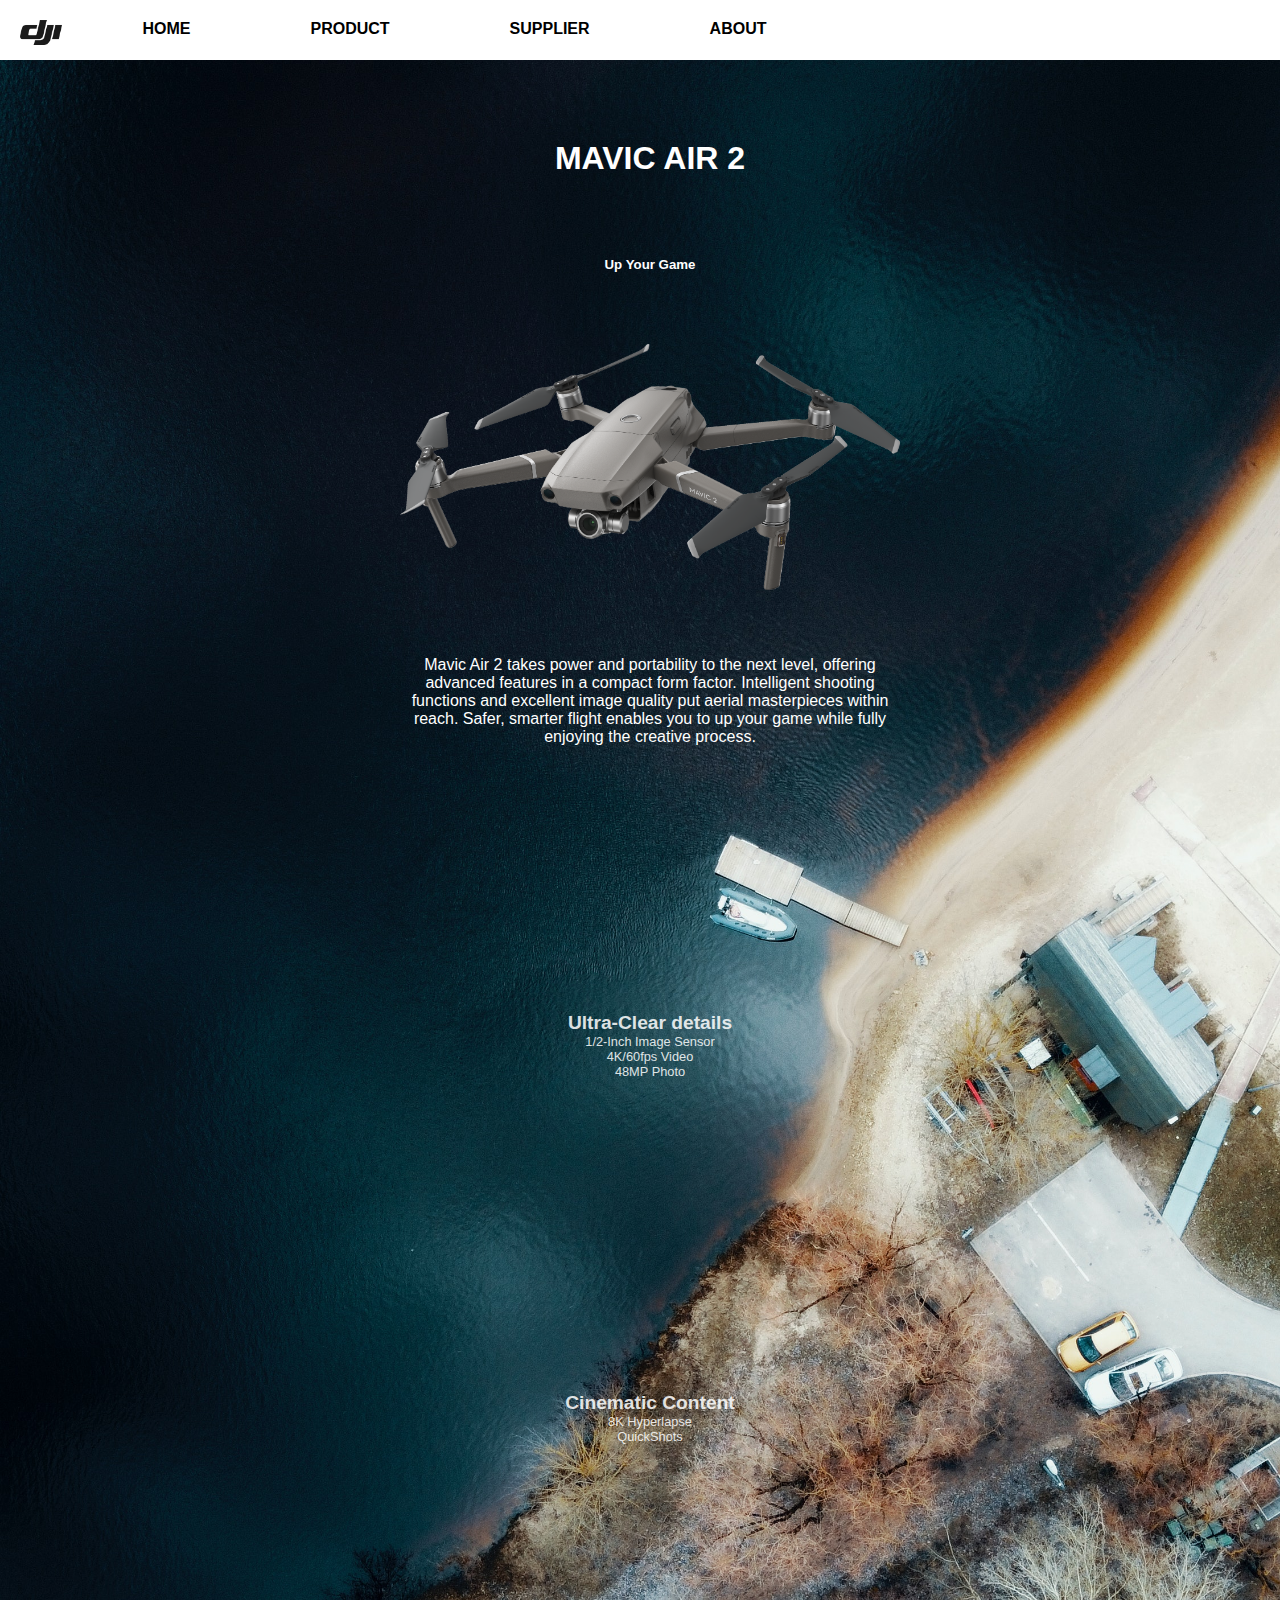
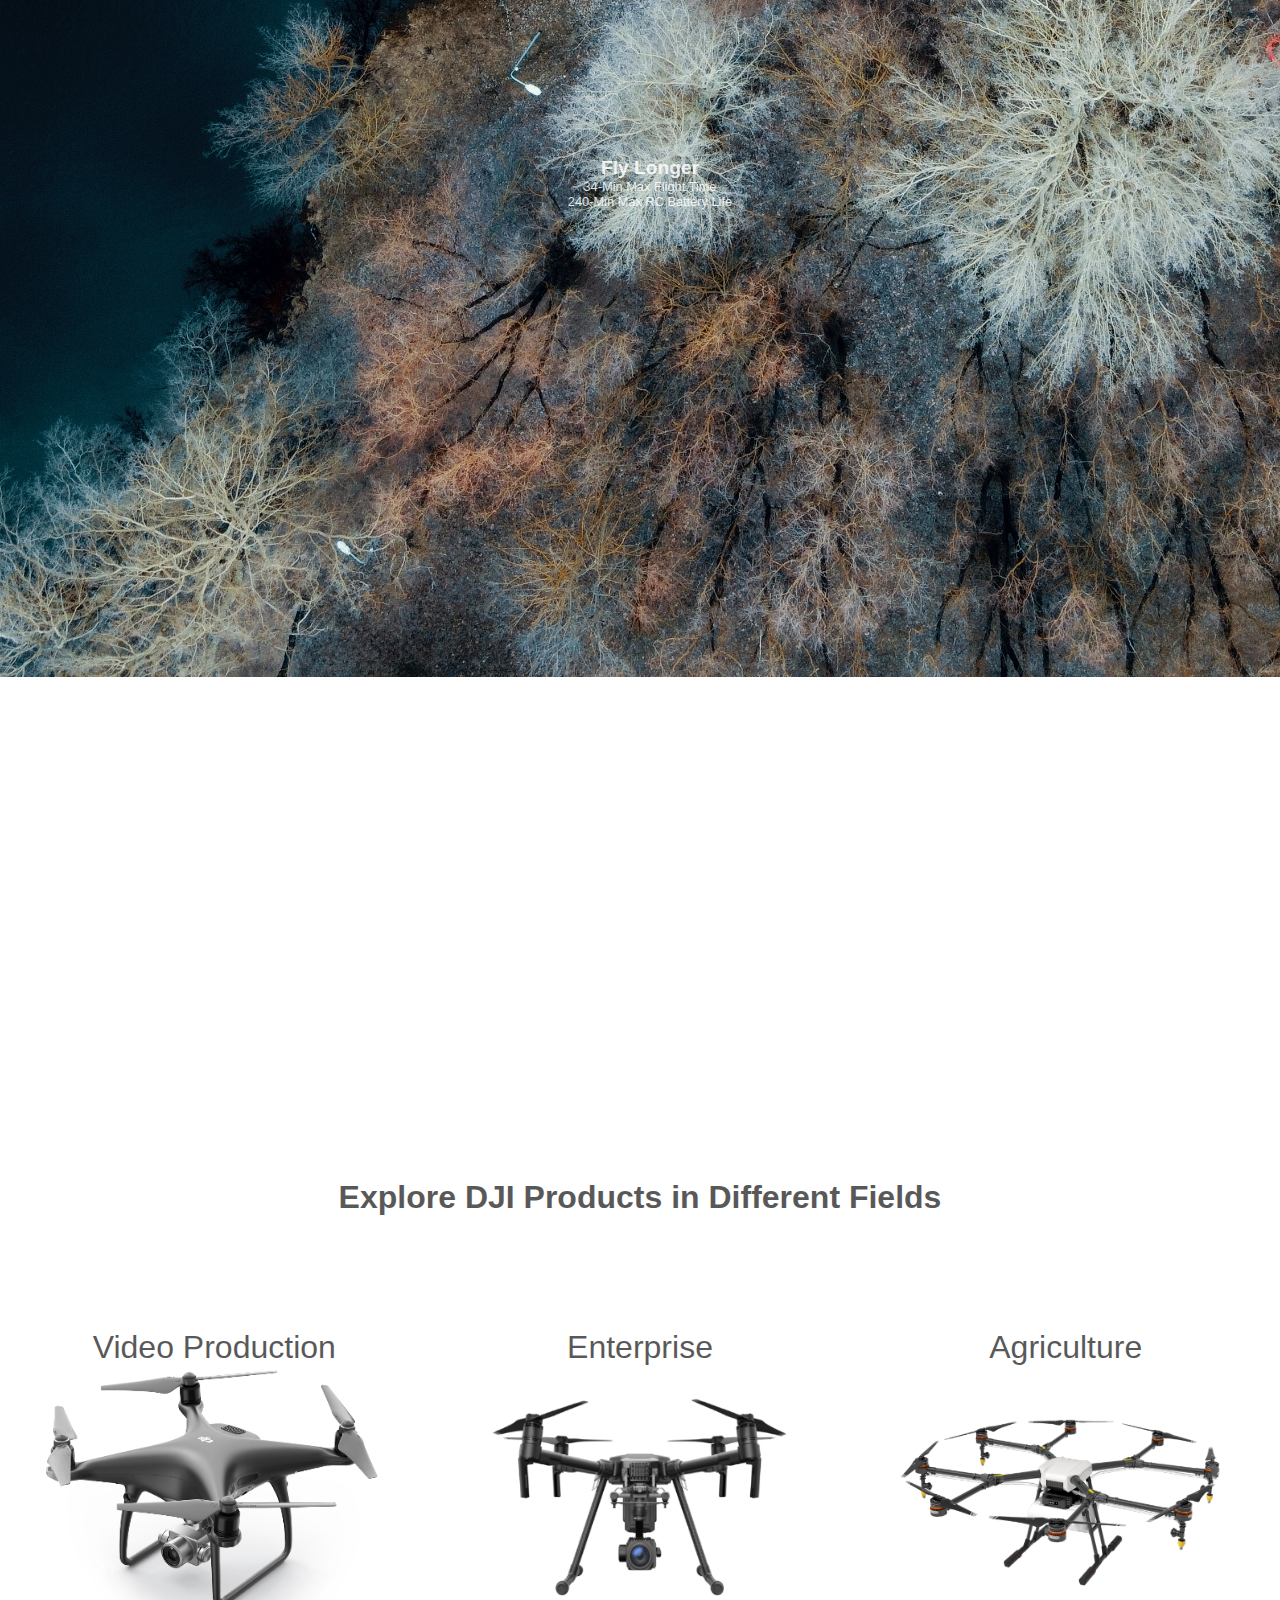
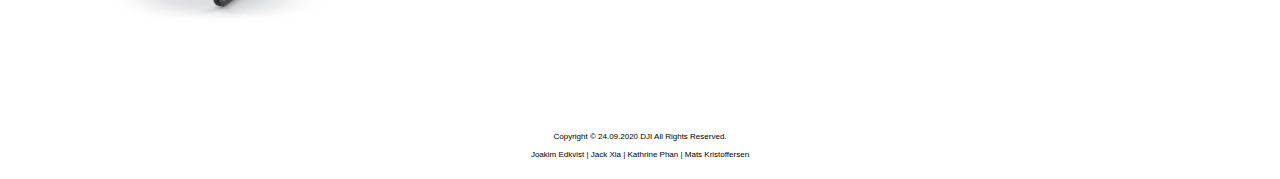
==== commit a7d65968: "Add files via upload" ====
--- a/index.html
+++ b/index.html
@@ -14,7 +14,7 @@
 			 	<li> <a href="index.html">HOME</a> </li>
 			 	<li> <a href="product.html">PRODUCT</a> </li>
 			 	<li> <a href="suppliers.html">SUPPLIER</a> </li>
-			 	<li> <a href="#home">ABOUT</a> </li>
+			 	<li> <a href="aboutus.html">ABOUT</a> </li>
 		 	</ul>
 		</div>
 	</div>
--- a/css/index.css
+++ b/css/index.css
@@ -145,7 +145,7 @@
 	padding-top: 20px;
 	width: 100%;
 }
-div.home-product .home-row 8 
+div.home-product .home-row { 
 	position: relative;
 	font-size: 2em;
 	opacity: 65%;
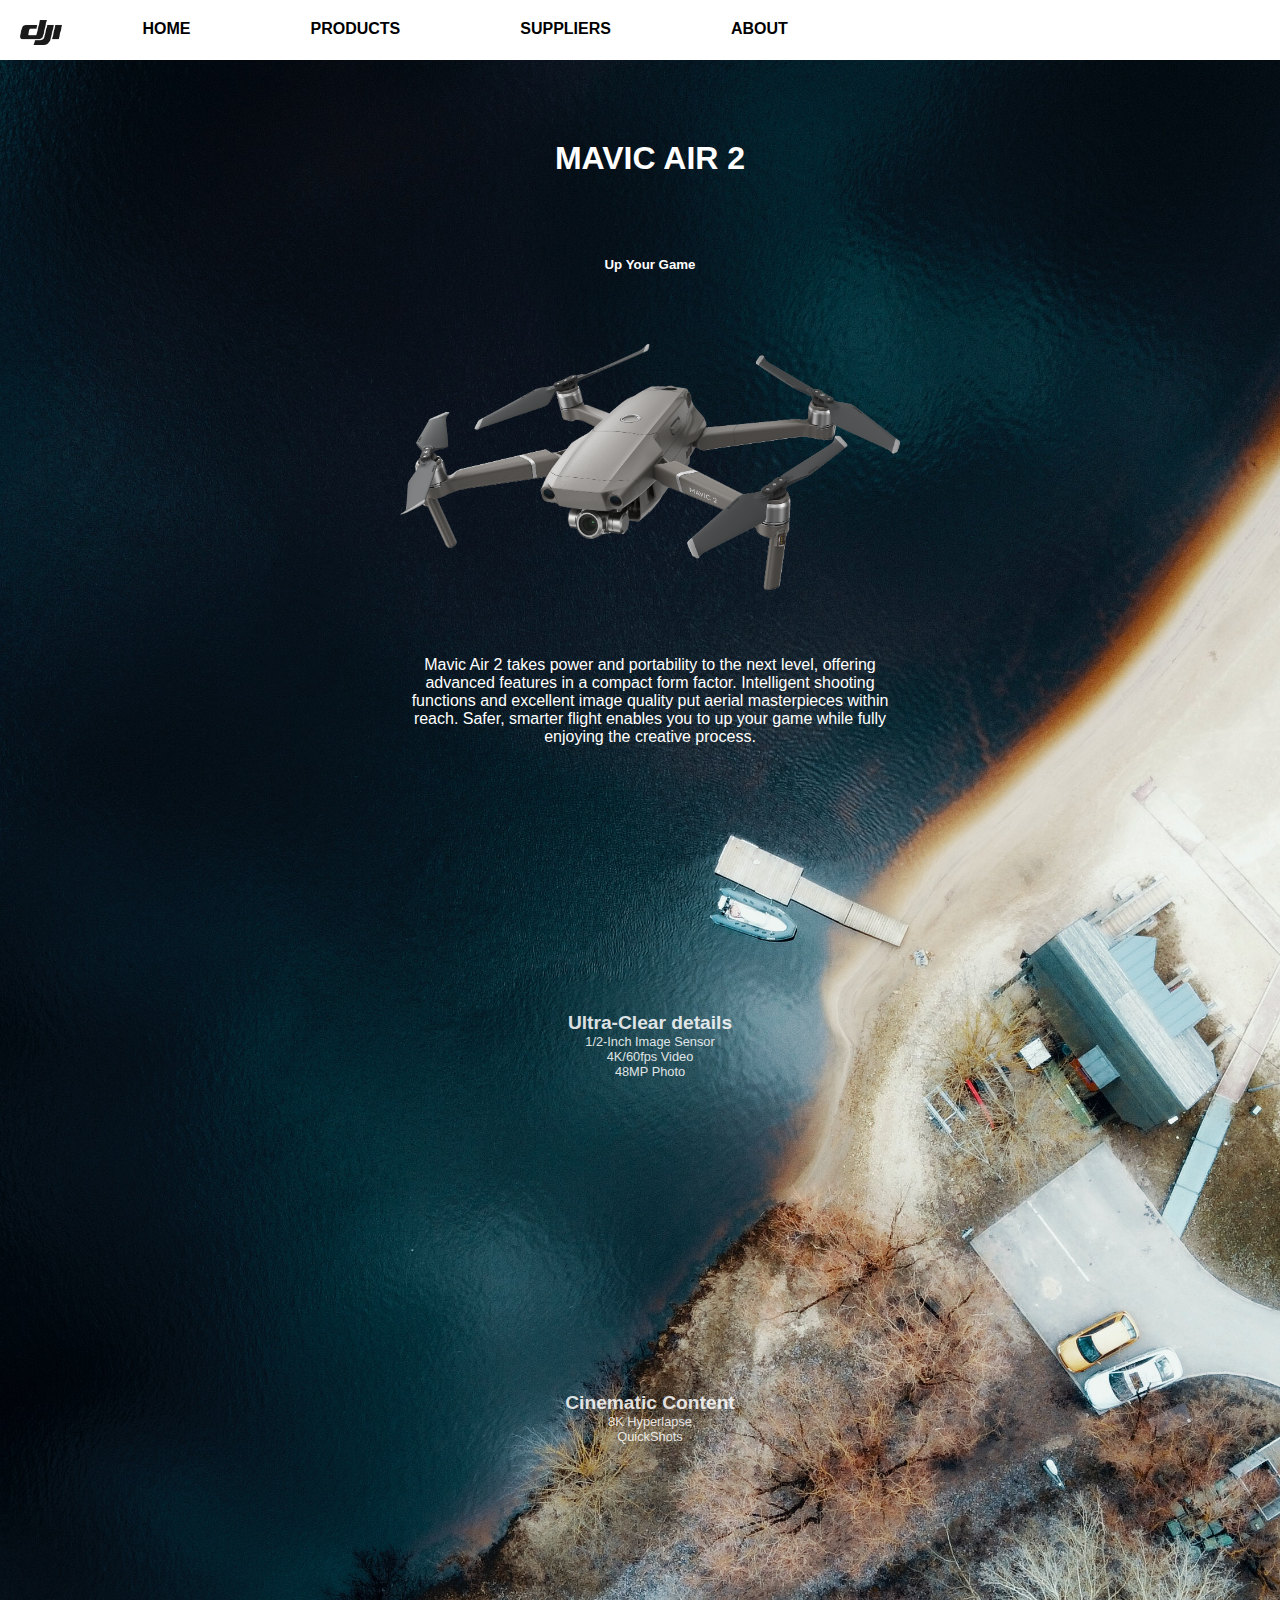
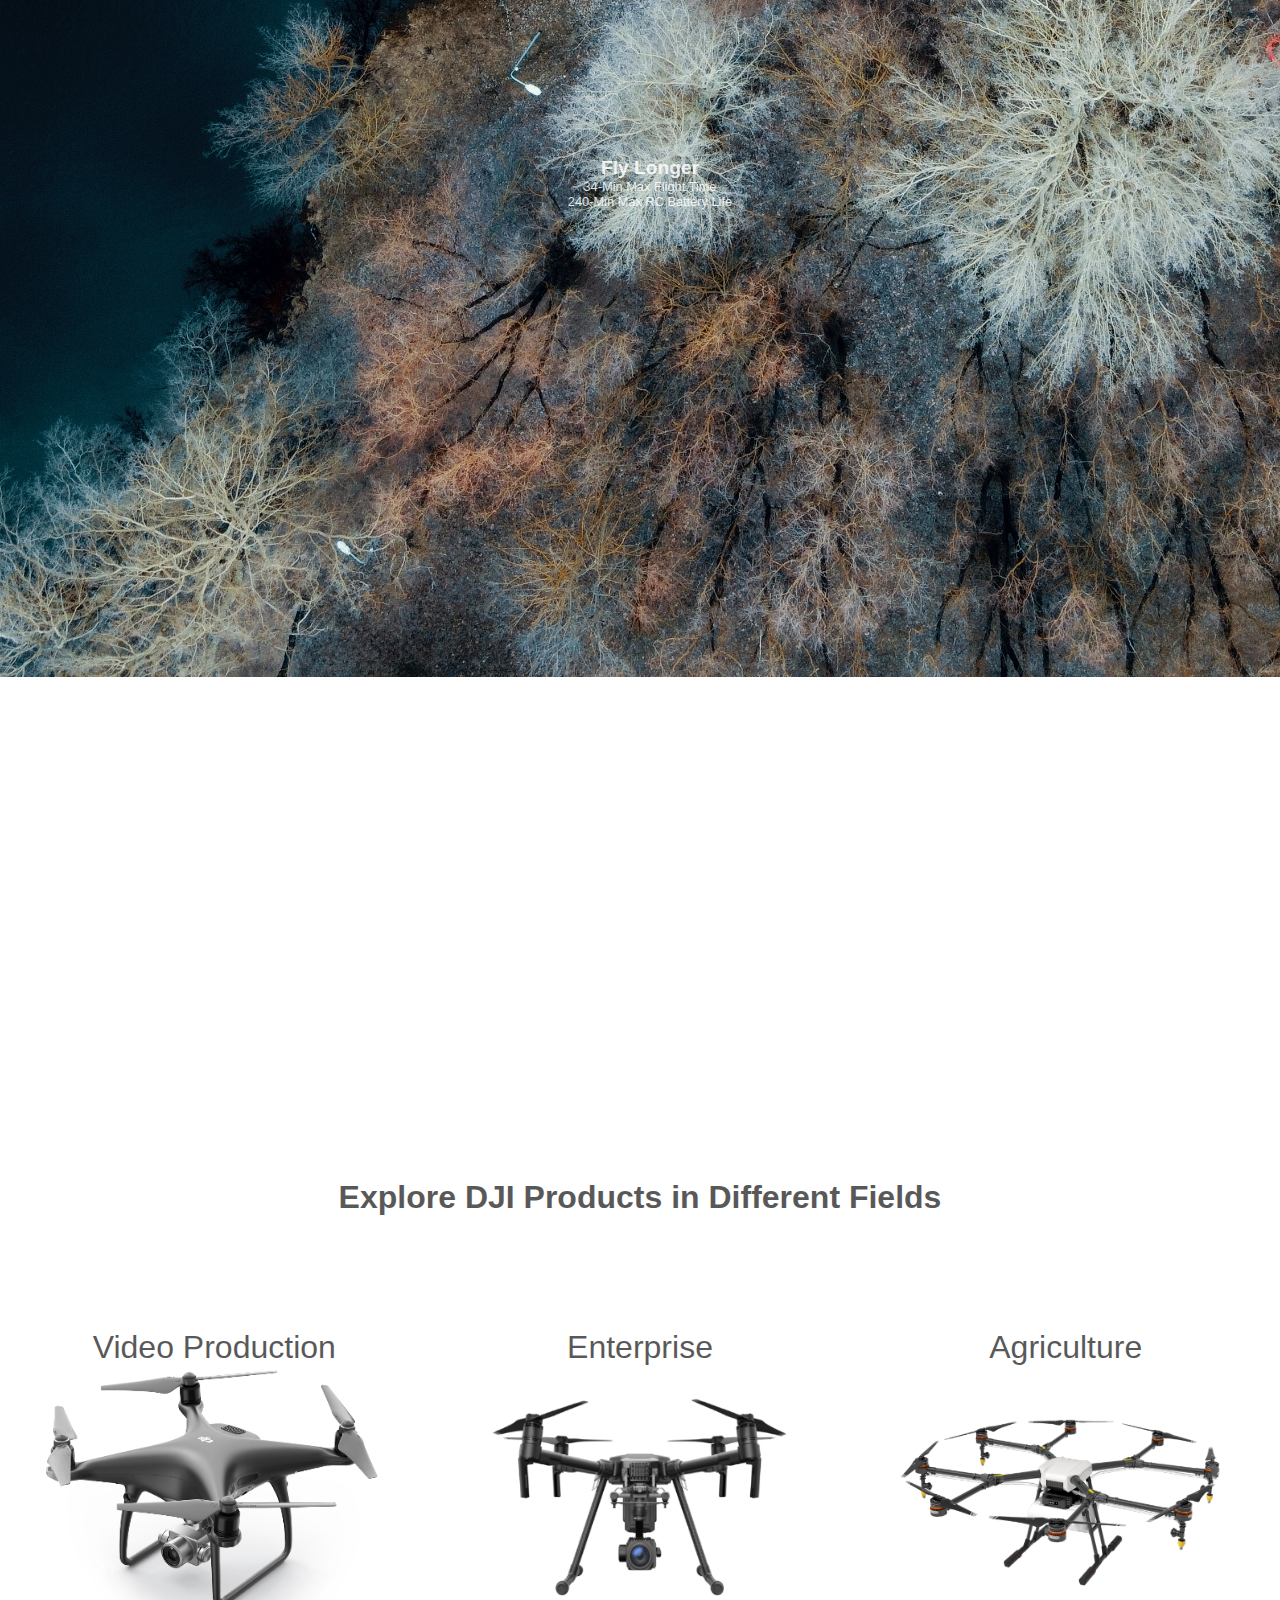
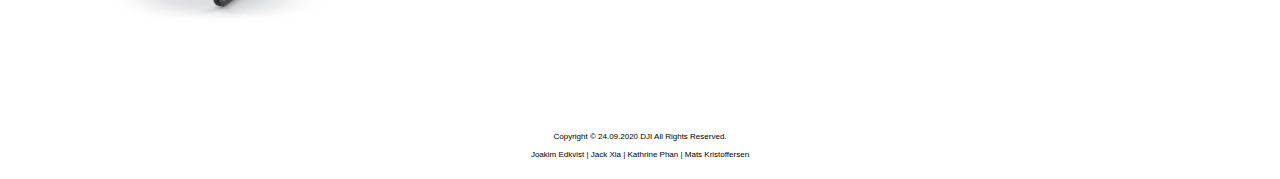
==== commit e3a7f117: "Add files via upload" ====
--- a/index.html
+++ b/index.html
@@ -12,8 +12,8 @@
 		 	<ul>
 		 		<li> <a href="index.html" style="margin: 0px; padding: 0px;"><img id="logi" src="img/logo2.png" alt="dji"></a></li>
 			 	<li> <a href="index.html">HOME</a> </li>
-			 	<li> <a href="product.html">PRODUCT</a> </li>
-			 	<li> <a href="suppliers.html">SUPPLIER</a> </li>
+			 	<li> <a href="product.html">PRODUCTS</a> </li>
+			 	<li> <a href="suppliers.html">SUPPLIERS</a> </li>
 			 	<li> <a href="aboutus.html">ABOUT</a> </li>
 		 	</ul>
 		</div>
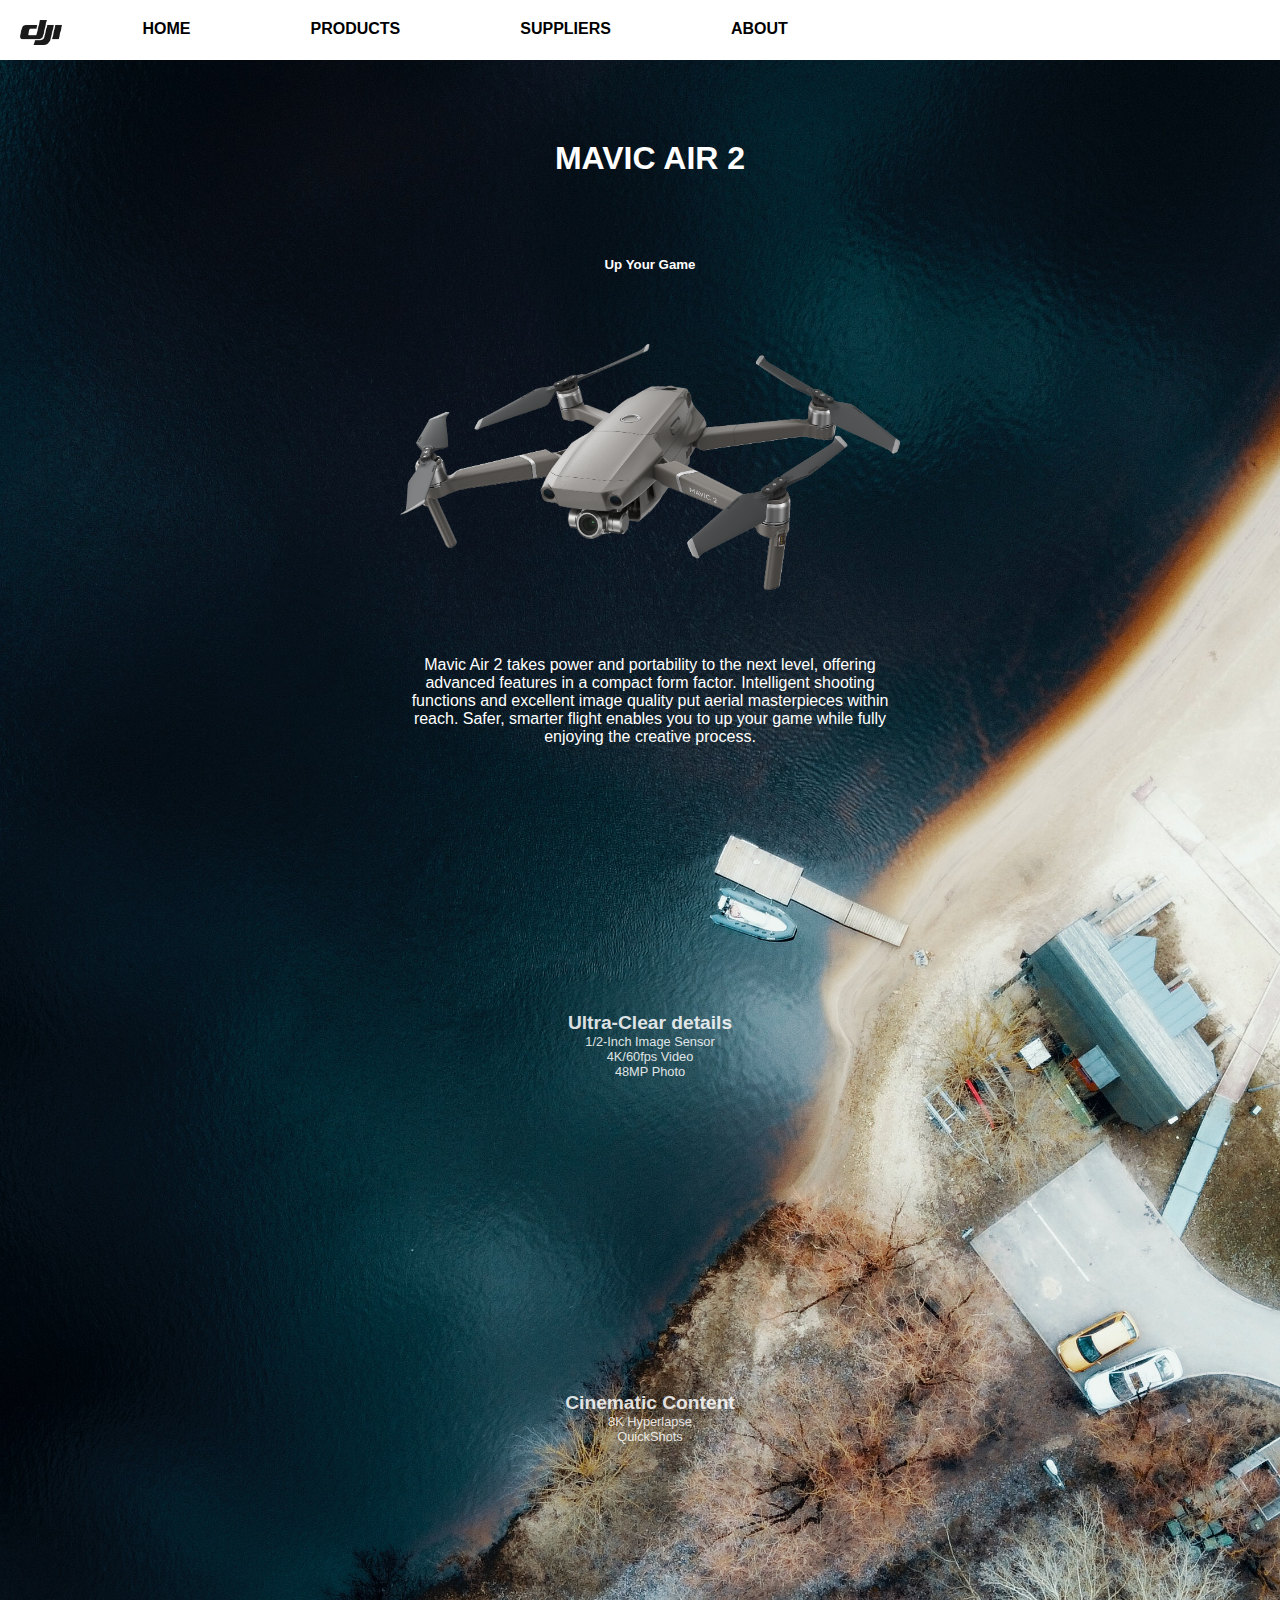
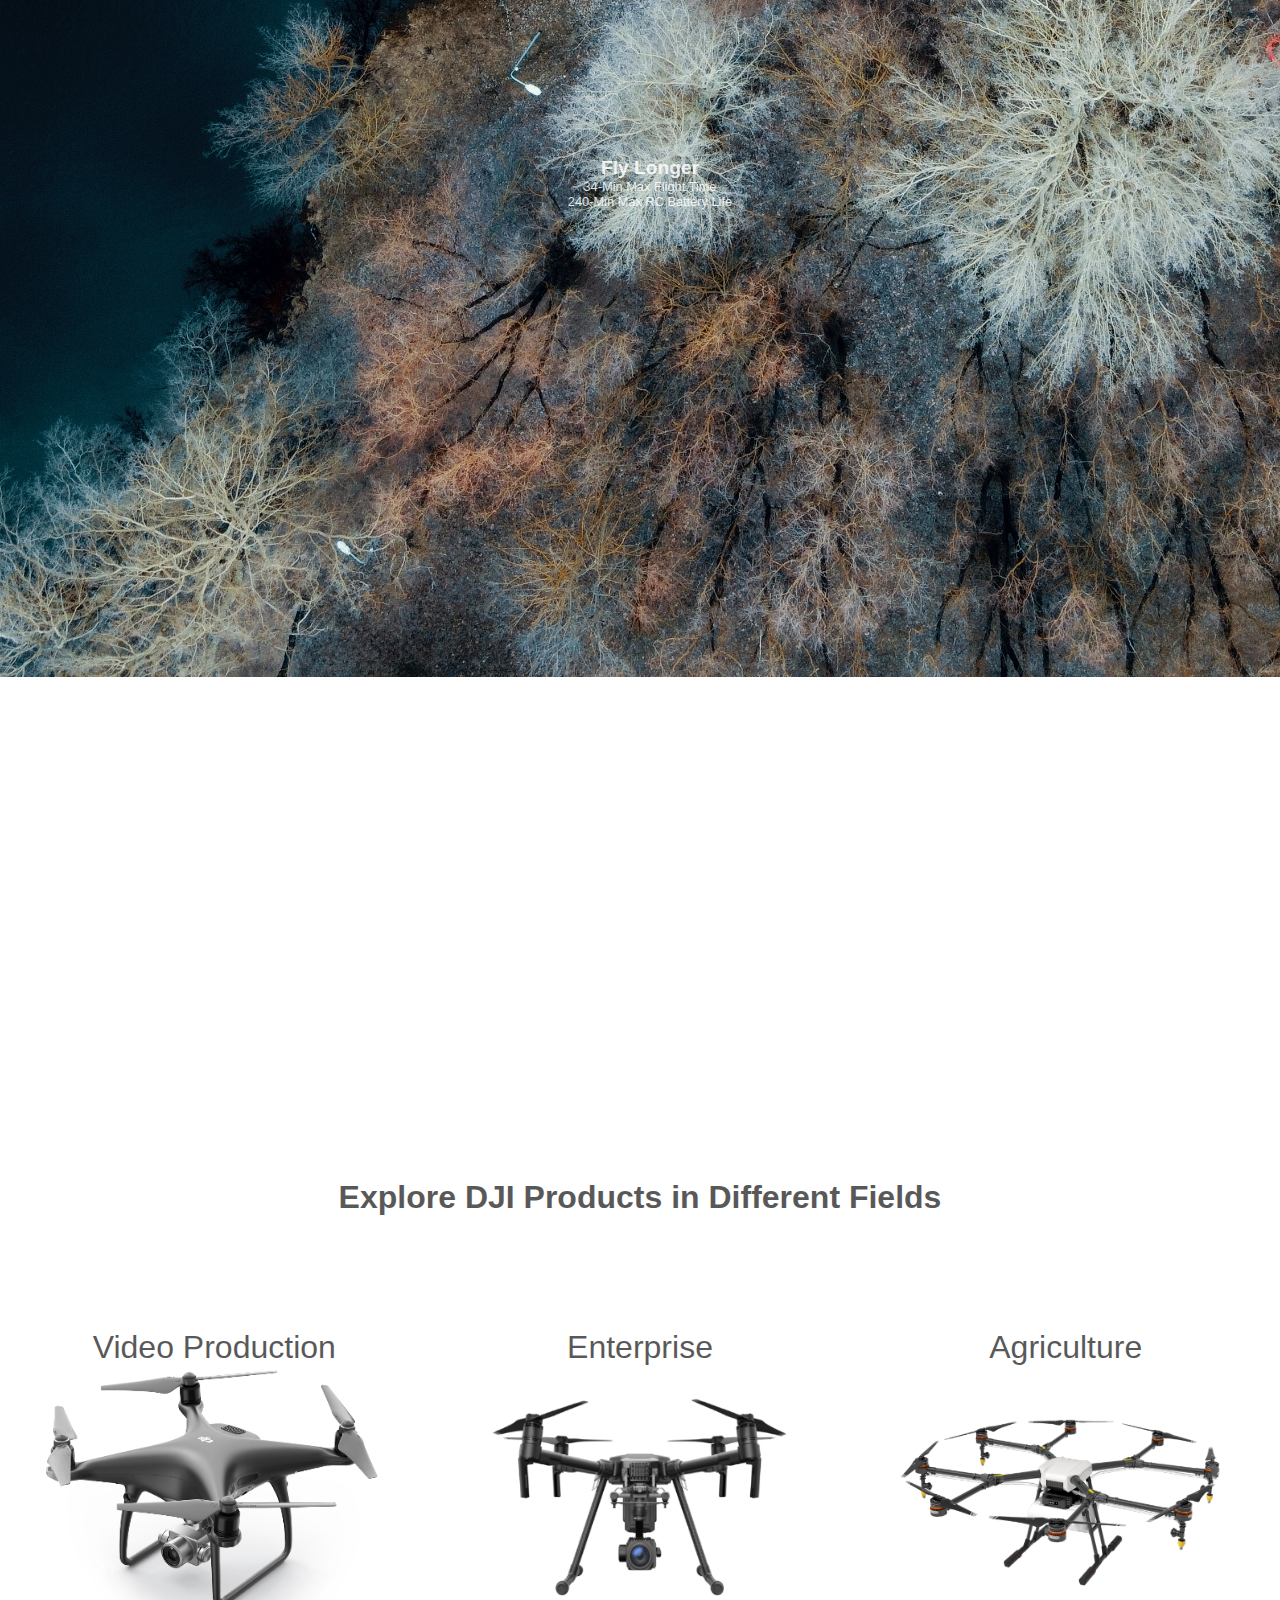
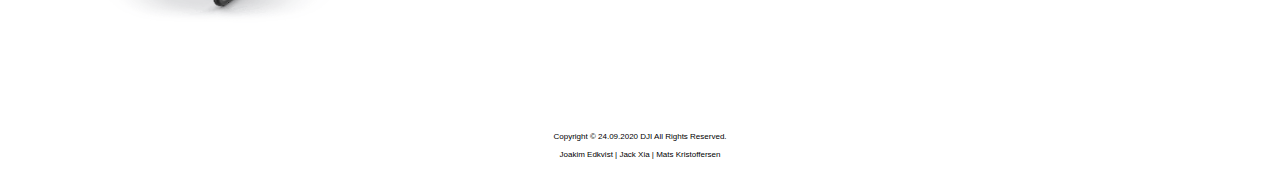
==== commit b664473c: "Add files via upload" ====
--- a/index.html
+++ b/index.html
@@ -73,7 +73,7 @@
 		<footer>
 			Copyright © 24.09.2020 DJI All Rights Reserved.<br>
 			<br>
-			Joakim Edkvist | Jack Xia | Kathrine Phan | Mats Kristoffersen
+			Joakim Edkvist | Jack Xia | Mats Kristoffersen
 		</footer>
 	</div>	
 </body>
